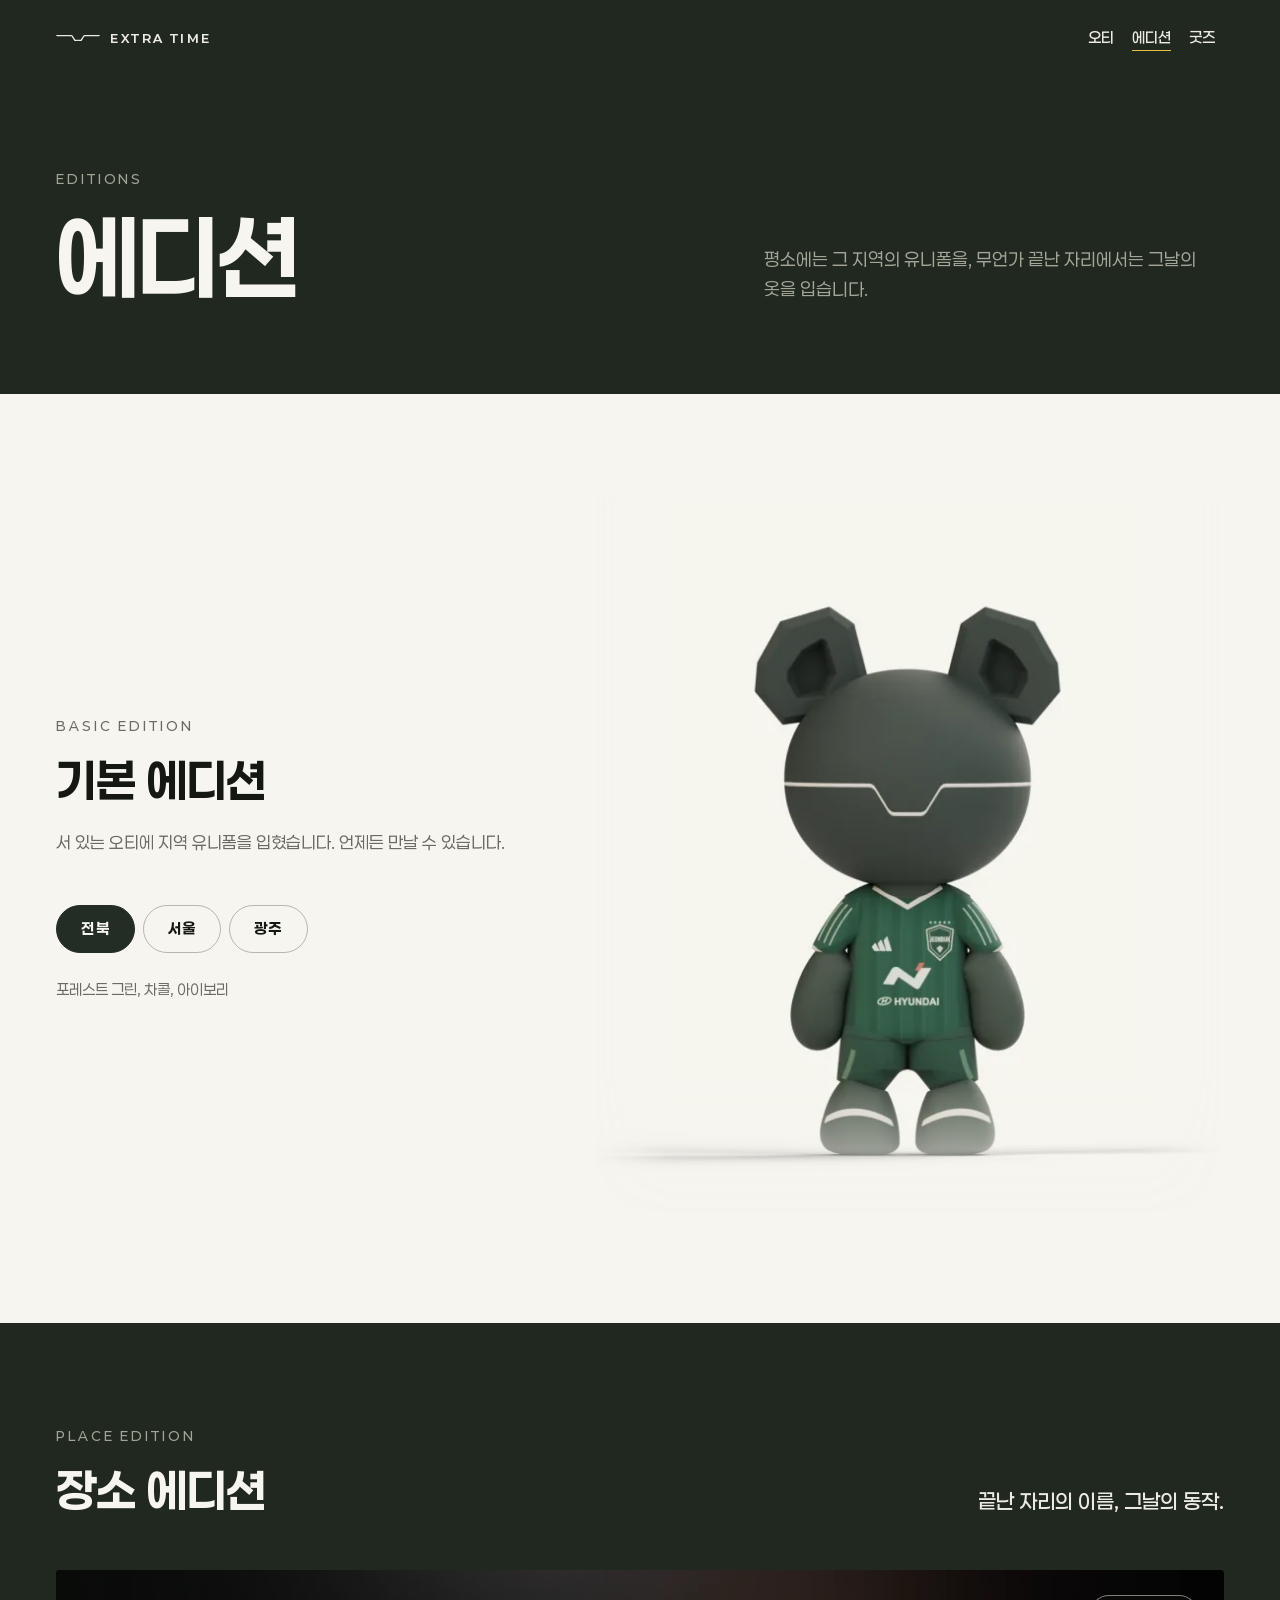
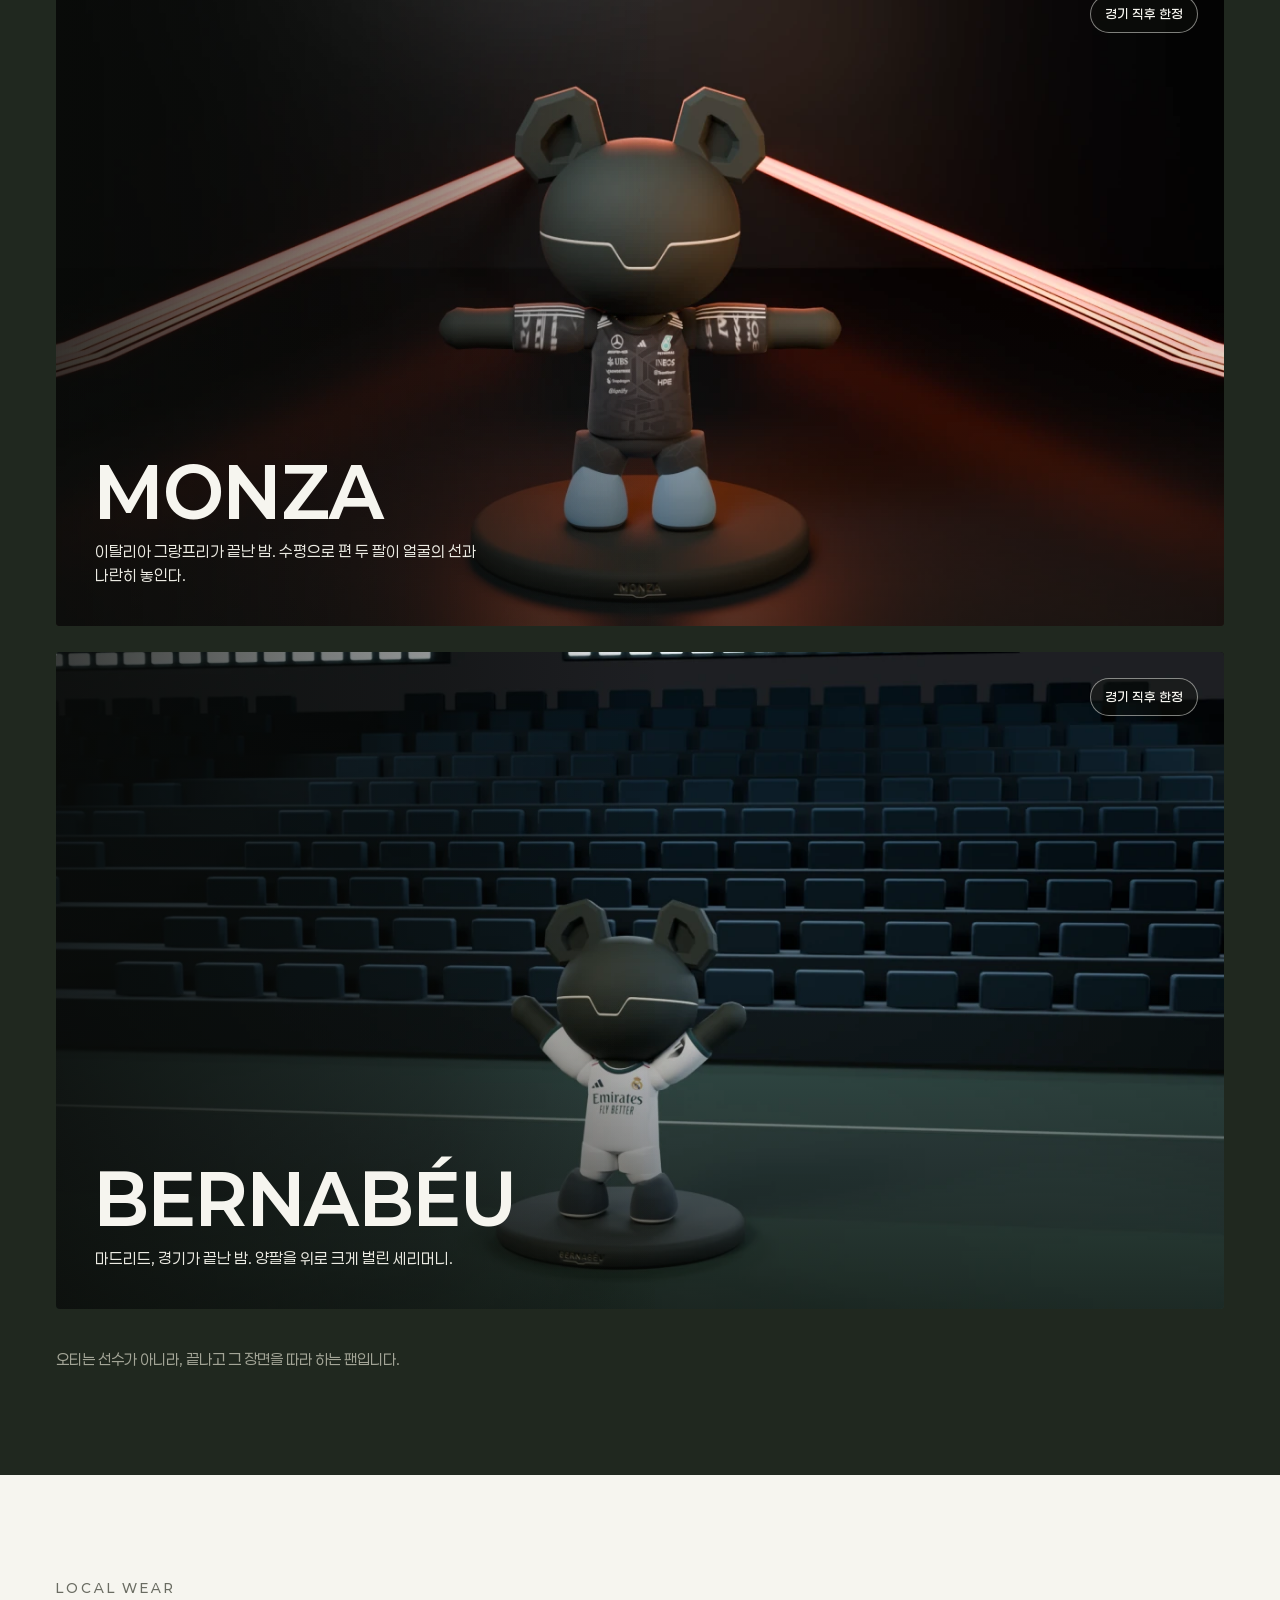
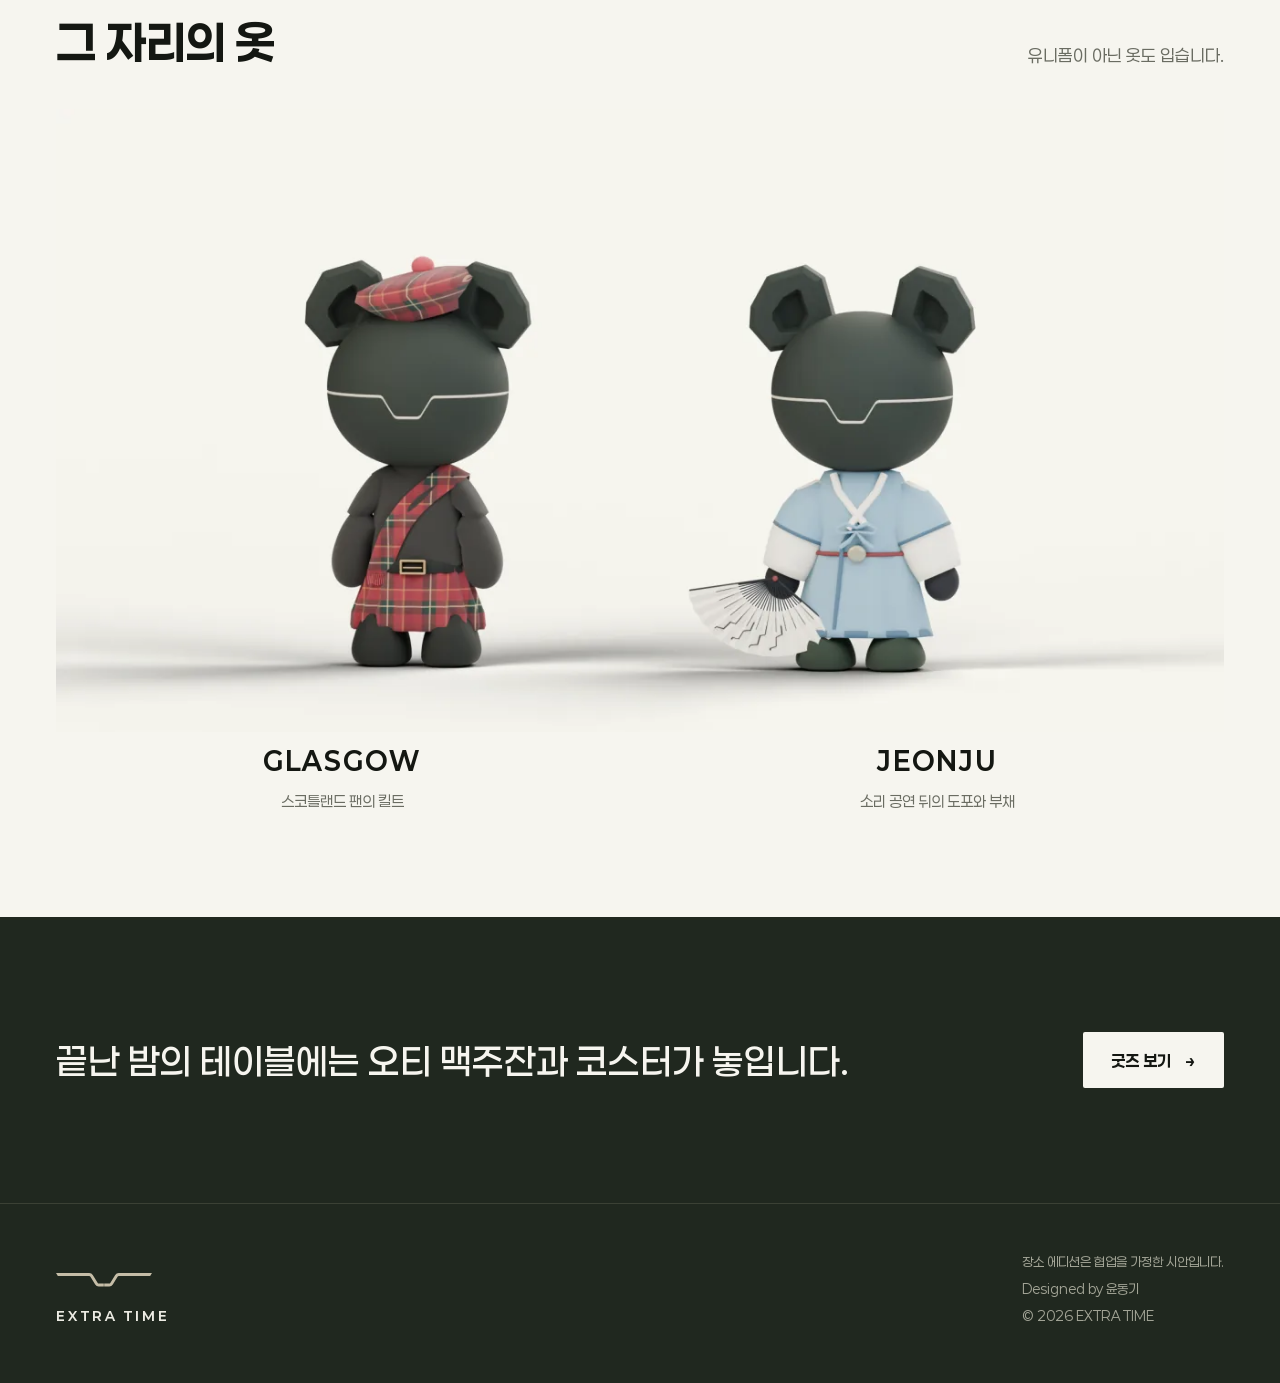
==== editions.html @ c25d4c4d "EXTRA TIME 정적 사이트 첫 배포 홈, 오티, 에디션, 굿즈 네 페이지.  Co-Authored-By: Claude Opus 5.5 <noreply@anthropic.com" ====
<!doctype html>
<html lang="ko">
<head>
<meta charset="utf-8">
<meta name="viewport" content="width=device-width, initial-scale=1, viewport-fit=cover">
<title>에디션 · EXTRA TIME</title>
<meta name="description" content="평소에는 그 지역의 유니폼을, 무언가 끝난 자리에서는 그날의 옷을 입는 오티의 에디션.">
<meta name="theme-color" content="#20281f">
<meta property="og:title" content="에디션 · EXTRA TIME">
<meta property="og:description" content="평소에는 그 지역의 유니폼을, 무언가 끝난 자리에서는 그날의 옷을 입는 오티의 에디션.">
<meta property="og:image" content="assets/img/pub_bar-1280.webp">
<link rel="icon" href="assets/svg/et_symbol_small.svg" type="image/svg+xml">
<link rel="preload" href="assets/fonts/paperlogy-700.woff2" as="font" type="font/woff2" crossorigin>
<link rel="stylesheet" href="css/style.css">
</head>
<body>
<a class="skip" href="#main">본문으로 건너뛰기</a>

<header class="bar">
  <div class="wrap bar__in">
    <a class="bar__mark" href="index.html" aria-label="EXTRA TIME 홈">
      <svg viewBox="0 0 326.12 46" aria-hidden="true"><path fill="currentColor" d="M0 0L113.01 0A14 14 0 0 1 124.96 6.7L141.69 34.09A4 4 0 0 0 145.11 36L162.46 36L162.46 46L145.11 46A14 14 0 0 1 133.16 39.3L116.43 11.91A4 4 0 0 0 113.01 10L6.12 10ZM163.66 36L181.01 36A4 4 0 0 0 184.43 34.09L201.16 6.7A14 14 0 0 1 213.11 0L326.12 0L320 10L213.11 10A4 4 0 0 0 209.69 11.91L192.96 39.3A14 14 0 0 1 181.01 46L163.66 46Z"/></svg>
      <span>EXTRA TIME</span>
    </a>
    <nav aria-label="페이지">
      <div class="bar__nav">
        <a href="ot.html">오티</a>
        <a href="editions.html" aria-current="page">에디션</a>
        <a href="goods.html">굿즈</a>
      </div>
    </nav>
  </div>
</header>

<main id="main">

  <section class="page-head sec--dark" aria-labelledby="ed-title">
    <div class="wrap page-head__in enter">
      <div>
        <p class="eyebrow">EDITIONS</p>
        <h1 id="ed-title" class="display">에디션</h1>
      </div>
      <p class="lead">평소에는 그 지역의 유니폼을, 무언가 끝난 자리에서는 그날의 옷을 입습니다.</p>
    </div>
  </section>

  <section class="sec sec--paper basic" aria-labelledby="base-title">
    <div class="wrap basic__in">
      <div class="basic__copy">
        <p class="eyebrow">BASIC EDITION</p>
        <h2 id="base-title" class="h2">기본 에디션</h2>
        <p class="body-muted">서 있는 오티에 지역 유니폼을 입혔습니다. 언제든 만날 수 있습니다.</p>
        <div class="tabs" role="tablist" aria-label="지역">
            <button class="chip" type="button" role="tab" id="tab-jeonbuk" aria-controls="region-panel" aria-selected="true" tabindex="0" data-img="jeonbuk_front" data-note="포레스트 그린, 차콜, 아이보리" data-alt="전북 유니폼을 입은 오티의 정면. 짙은 초록 상의와 반바지, 얼굴에는 V자 선 하나.">전북</button>
            <button class="chip" type="button" role="tab" id="tab-seoul" aria-controls="region-panel" aria-selected="false" tabindex="-1" data-img="seoul_front" data-note="차콜과 채도를 낮춘 붉은 줄무늬" data-alt="서울 유니폼을 입은 오티의 정면. 검붉은 세로 줄무늬 상의.">서울</button>
            <button class="chip" type="button" role="tab" id="tab-gwangju" aria-controls="region-panel" aria-selected="false" tabindex="-1" data-img="gwangju_front" data-note="따뜻한 아이보리와 붉은 포인트" data-alt="광주 유니폼을 입은 아이보리색 오티의 정면. 흰 상의에 붉은 글자와 줄.">광주</button>
        </div>
        <p class="basic__note" id="region-note">포레스트 그린, 차콜, 아이보리</p>
      </div>
      <figure class="basic__fig" role="tabpanel" id="region-panel" aria-labelledby="tab-jeonbuk">
        <img id="region-img" src="assets/img/jeonbuk_front-1072.webp"
             srcset="assets/img/jeonbuk_front-640.webp 640w, assets/img/jeonbuk_front-1072.webp 1072w"
             sizes="(min-width: 1200px) 640px, calc(100vw - 32px)" width="1072" height="1228" alt="전북 유니폼을 입은 오티의 정면. 짙은 초록 상의와 반바지, 얼굴에는 V자 선 하나.">
      </figure>
    </div>
  </section>

  <section class="sec sec--dark place" aria-labelledby="place-title">
    <div class="wrap">
      <div class="split">
        <div>
          <p class="eyebrow">PLACE EDITION</p>
          <h2 id="place-title" class="h2">장소 에디션</h2>
        </div>
        <p class="place__tag">끝난 자리의 이름, 그날의 동작.</p>
      </div>
      <div class="place__list">
        <article class="place-card" aria-labelledby="monza">
          <img src="assets/img/feature_monza-1280.webp" srcset="assets/img/feature_monza-800.webp 800w, assets/img/feature_monza-1280.webp 1280w, assets/img/feature_monza-1920.webp 1920w" sizes="(min-width: 1520px) 1392px, calc(100vw - 32px)" width="1920" height="1080" loading="lazy" decoding="async" alt="어두운 무대 위의 오티. 메르세데스 레이싱 셔츠를 입고 두 팔을 수평으로 펴서, 팔이 얼굴의 선과 나란히 놓인다.">
          <div class="place-card__shade" aria-hidden="true"></div>
          <p class="place-card__badge">경기 직후 한정</p>
          <div class="place-card__copy">
            <h3 id="monza" class="place-card__name">MONZA</h3>
            <p>이탈리아 그랑프리가 끝난 밤. 수평으로 편 두 팔이 얼굴의 선과 나란히 놓인다.</p>
          </div>
        </article>
        <article class="place-card" aria-labelledby="bernabeu">
          <img src="assets/img/feature_bernabeu-1280.webp" srcset="assets/img/feature_bernabeu-800.webp 800w, assets/img/feature_bernabeu-1280.webp 1280w, assets/img/feature_bernabeu-1920.webp 1920w" sizes="(min-width: 1520px) 1392px, calc(100vw - 32px)" width="1920" height="1080" loading="lazy" decoding="async" alt="불 꺼진 경기장 관중석 앞의 오티. 레알 마드리드 흰 유니폼을 입고 양팔을 위로 크게 벌리고 있다.">
          <div class="place-card__shade" aria-hidden="true"></div>
          <p class="place-card__badge">경기 직후 한정</p>
          <div class="place-card__copy">
            <h3 id="bernabeu" class="place-card__name">BERNABÉU</h3>
            <p>마드리드, 경기가 끝난 밤. 양팔을 위로 크게 벌린 세리머니.</p>
          </div>
        </article>
      </div>
      <p class="place__foot">오티는 선수가 아니라, 끝나고 그 장면을 따라 하는 팬입니다.</p>
    </div>
  </section>

  <section class="sec sec--paper wear" aria-labelledby="wear-title">
    <div class="wrap">
      <div class="split">
        <div>
          <p class="eyebrow">LOCAL WEAR</p>
          <h2 id="wear-title" class="h2">그 자리의 옷</h2>
        </div>
        <p class="body-muted">유니폼이 아닌 옷도 입습니다.</p>
      </div>
      <img class="wear__img" src="assets/img/traditional_lineup-1280.webp" srcset="assets/img/traditional_lineup-800.webp 800w, assets/img/traditional_lineup-1280.webp 1280w, assets/img/traditional_lineup-1920.webp 1920w" sizes="(min-width: 1520px) 1392px, calc(100vw - 32px)" width="1920" height="1024" loading="lazy" decoding="async" alt="나란히 선 두 오티. 왼쪽은 붉은 타탄 킬트와 베레모 차림, 오른쪽은 연한 하늘색 도포에 부채를 들었다.">
      <div class="wear__names">
        <p><b>GLASGOW</b><span>스코틀랜드 팬의 킬트</span></p>
        <p><b>JEONJU</b><span>소리 공연 뒤의 도포와 부채</span></p>
      </div>
    </div>
  </section>

  <section class="next sec--dark" aria-labelledby="ed-next">
    <div class="wrap next__in">
      <h2 id="ed-next" class="next__line">끝난 밤의 테이블에는 <span class="nobr">오티 맥주잔과</span> 코스터가 놓입니다.</h2>
      <a class="btn" href="goods.html">굿즈 보기<span class="arr" aria-hidden="true">→</span></a>
    </div>
  </section>

</main>

<footer class="foot">
  <div class="wrap foot__in">
    <div class="foot__brand">
      <svg viewBox="0 0 326.12 46" aria-hidden="true"><path fill="currentColor" d="M0 0L113.01 0A14 14 0 0 1 124.96 6.7L141.69 34.09A4 4 0 0 0 145.11 36L162.46 36L162.46 46L145.11 46A14 14 0 0 1 133.16 39.3L116.43 11.91A4 4 0 0 0 113.01 10L6.12 10ZM163.66 36L181.01 36A4 4 0 0 0 184.43 34.09L201.16 6.7A14 14 0 0 1 213.11 0L326.12 0L320 10L213.11 10A4 4 0 0 0 209.69 11.91L192.96 39.3A14 14 0 0 1 181.01 46L163.66 46Z"/></svg>
      <p>EXTRA TIME</p>
    </div>
    <div class="foot__meta">
      <p>장소 에디션은 협업을 가정한 시안입니다.</p>
      <p>Designed by 윤동기</p>
      <p>© 2026 EXTRA TIME</p>
    </div>
  </div>
</footer>
<script src="js/main.js" defer></script>
</body>
</html>
---- css/style.css ----
/* EXTRA TIME · 오티 — 네 페이지 정적 사이트(홈, 오티, 에디션, 굿즈)
   디자인 캔버스(EXTRA TIME 브랜드 사이트) 시안을 그대로 옮겼다.
   색은 V3.1 원본과 발표 자료(웹사이트_제작_프롬프트.md 5절)를 따른다. */

@font-face{font-family:"Paperlogy";src:url("../assets/fonts/paperlogy-400.woff2") format("woff2");font-weight:400;font-display:swap}
@font-face{font-family:"Paperlogy";src:url("../assets/fonts/paperlogy-500.woff2") format("woff2");font-weight:500;font-display:swap}
@font-face{font-family:"Paperlogy";src:url("../assets/fonts/paperlogy-700.woff2") format("woff2");font-weight:700;font-display:swap}

:root{
  --pub:#20281f;
  --pub-deep:#161c15;
  --paper:#f6f5ef;
  --ink:#141712;
  --charcoal:#232c25;
  --ivory:#c5bda7;
  --signal:#e5be46;
  --muted:#6a6c62;

  /* 어두운 바탕 위 글자: paper를 그대로 쓰면 눈이 부셔서 아주 조금 낮춘다 */
  --on-pub:#ecebe3;
  --on-pub-muted:#a3a597;

  --sans:"Paperlogy", "Apple SD Gothic Neo", "Pretendard", system-ui, sans-serif;
  --mono:"Nanum Gothic Coding", ui-monospace, "SFMono-Regular", monospace;

  --gutter:clamp(16px, 4.4vw, 64px);
  --ease-out:cubic-bezier(.16,1,.3,1);
}

*,*::before,*::after{box-sizing:border-box}
html{-webkit-text-size-adjust:100%;text-size-adjust:100%}
body{margin:0;background:var(--pub);color:var(--on-pub);font-family:var(--sans);font-weight:400;
  font-size:17px;line-height:1.7;word-break:keep-all;overflow-wrap:break-word;
  -webkit-font-smoothing:antialiased;-moz-osx-font-smoothing:grayscale;overflow-x:clip}
img,svg,canvas{display:block;max-width:100%}
img{height:auto}
figure,p,h1,h2,h3,ol,ul{margin:0}
ol,ul{padding:0;list-style:none}
a{color:inherit}
button{font:inherit;color:inherit}
.nobr{white-space:nowrap}

.wrap{width:100%;max-width:1520px;margin-inline:auto;
  padding-inline:max(var(--gutter), env(safe-area-inset-left)) max(var(--gutter), env(safe-area-inset-right))}

.skip{position:fixed;left:var(--gutter);top:12px;z-index:100;padding:10px 16px;border-radius:4px;
  background:var(--paper);color:var(--ink);font-weight:500;text-decoration:none;transform:translateY(-200%)}
.skip:focus-visible{transform:none}
:focus-visible{outline:2px solid var(--signal);outline-offset:4px;border-radius:2px}

/* ---------- 머리 막대 ---------- */
.bar{position:absolute;inset:0 0 auto;z-index:10;padding-top:env(safe-area-inset-top)}
.bar__in{min-height:76px;display:flex;flex-wrap:nowrap;align-items:center;justify-content:space-between;gap:12px}
.bar__mark{flex:none;display:flex;align-items:center;gap:10px;min-height:44px;text-decoration:none;color:var(--on-pub)}
.bar__mark svg{width:44px;height:auto}
.bar__mark span{font-size:12px;font-weight:700;letter-spacing:.2em;white-space:nowrap}
.bar__nav{flex:none;display:flex}
.bar__nav a{position:relative;display:inline-flex;align-items:center;min-height:44px;padding:0 9px;
  font-size:15px;font-weight:500;white-space:nowrap;text-decoration:none;color:var(--on-pub)}
.bar__nav a:hover{color:var(--paper)}
.bar__nav a::after{content:"";position:absolute;left:9px;right:9px;bottom:9px;height:1px;background:currentColor;
  transform:scaleX(0);transform-origin:left;transition:transform .35s var(--ease-out)}
.bar__nav a:hover::after,.bar__nav a[aria-current="page"]::after{transform:scaleX(1)}
.bar__nav a[aria-current="page"]::after{background:var(--signal)}

/* ---------- 공통 조각 ---------- */
.sec{padding-block:clamp(72px, 8vw, 128px)}
.sec--dark{background:var(--pub);color:var(--on-pub)}
.sec--deep{background:var(--pub-deep);color:var(--on-pub)}
.sec--paper{background:var(--paper);color:var(--ink)}

.eyebrow{margin-bottom:16px;font-size:13px;font-weight:500;letter-spacing:.22em;color:var(--on-pub-muted)}
.sec--paper .eyebrow{color:var(--muted)}

.display{font-size:clamp(56px, 7.4vw, 120px);font-weight:700;line-height:1;letter-spacing:-.03em;color:var(--paper)}
.h2{font-size:clamp(32px, 3.6vw, 52px);font-weight:700;line-height:1.2;letter-spacing:-.02em}
.sec--dark .h2,.sec--deep .h2{color:var(--paper)}
.lead{font-size:clamp(17px, 1.4vw, 21px);line-height:1.7;color:var(--on-pub-muted);text-wrap:pretty}
.body-muted{font-size:17px;line-height:1.75;color:var(--muted);text-wrap:pretty}
.sec--dark .body-muted,.sec--deep .body-muted{color:var(--on-pub-muted)}

/* 제목과 문장이 양 끝에 놓이는 머리 줄 */
.split{display:flex;flex-wrap:wrap;align-items:flex-end;justify-content:space-between;gap:16px 64px}

.btn{flex:none;display:inline-flex;align-items:center;justify-content:center;gap:14px;min-height:56px;padding:0 28px;
  border-radius:2px;background:var(--paper);color:var(--ink);font-size:16px;font-weight:700;text-decoration:none;
  transition:background-color .2s ease,color .2s ease,transform .12s ease}
.btn:hover{background:var(--signal);color:var(--ink)}
.btn:active{transform:translateY(1px)}
.btn .arr{display:inline-block;transition:transform .25s var(--ease-out)}
.btn:hover .arr{transform:translateX(4px)}

.photo{overflow:hidden;border-radius:4px;background:#171d16}
.photo img{width:100%;height:100%;object-fit:cover;transition:transform 1.2s var(--ease-out)}
.photo:hover img{transform:scale(1.02)}

.chip{min-height:44px;padding:0 18px;border-radius:999px;border:1px solid rgba(20,23,18,.28);background:transparent;
  font-size:14px;font-weight:700;letter-spacing:.06em;cursor:pointer;
  transition:background-color .2s ease,color .2s ease,border-color .2s ease}
.chip:hover{border-color:currentColor}

/* 페이지 끝, 다음 페이지로 넘기는 줄 */
.next{padding-block:clamp(72px, 9vw, 128px)}
.next__in{display:flex;flex-wrap:wrap;align-items:flex-end;justify-content:space-between;gap:32px 48px}
.next__line{flex:1 1 520px;font-size:clamp(26px, 2.8vw, 40px);font-weight:500;line-height:1.45;color:var(--paper);text-wrap:pretty}

/* 첫 화면 등장: 한 번만 */
.enter{animation:enter 1.1s var(--ease-out) .15s both}
.enter-2{animation:enter 1.1s var(--ease-out) .5s both}
@keyframes enter{from{opacity:0;transform:translateY(14px)}to{opacity:1;transform:none}}

/* 페이지 머리(에디션, 굿즈) */
.page-head{padding:168px 0 clamp(64px, 7vw, 104px)}
.page-head__in{display:flex;flex-wrap:wrap;align-items:flex-end;justify-content:space-between;gap:24px 64px}
.page-head .eyebrow{margin-bottom:20px}
.page-head .lead{flex:0 1 460px}

/* ---------- 홈 ---------- */
.hero{position:relative;isolation:isolate;overflow:hidden;width:100%;aspect-ratio:16 / 9;min-height:680px;max-height:1080px;
  display:flex;align-items:flex-end;background:var(--pub)}
.hero__photo{position:absolute;inset:0;width:100%;height:100%;object-fit:cover;object-position:46% 38%;z-index:-2}
.hero__shade{position:absolute;inset:0;z-index:-1;pointer-events:none;
  background:
    linear-gradient(180deg, rgba(20,24,19,.6) 0%, rgba(20,24,19,0) 16%),
    linear-gradient(180deg, rgba(32,40,31,0) 34%, rgba(32,40,31,.6) 60%, rgba(32,40,31,.94) 84%, var(--pub) 100%)}
.hero__in{display:flex;flex-direction:column;gap:clamp(20px, 2.6vw, 32px);
  padding-top:140px;padding-bottom:clamp(32px, 5vw, 64px)}
.hero__brand{position:relative;width:clamp(280px, 48vw, 720px)}
.hero__word{width:100%;height:auto;color:var(--paper);overflow:visible}
.hero__line{font-size:clamp(24px, 3vw, 44px);font-weight:700;line-height:1.3;letter-spacing:-.01em;color:var(--paper)}

/* 픽셀 오티: 시그니처 라인의 오른쪽 평평한 구간(로고 폭의 80.5%)에 걸터앉는다.
   캔버스 32×34칸. 크기는 정수 배율로 JS가 정한다. */
.ot{position:absolute;z-index:2;left:80.5%;bottom:100%;
  width:var(--ot-w, 192px);height:var(--ot-h, 204px);
  translate:-50% calc(var(--ot-h, 204px) * 2 / 34);
  padding:0;border:0;background:none;cursor:pointer;border-radius:8px;-webkit-tap-highlight-color:transparent;
  transition:filter .2s ease}
.ot canvas{width:100%;height:100%;image-rendering:pixelated;image-rendering:crisp-edges}
.ot:hover{filter:brightness(1.15)}

.log{display:flex;align-items:baseline;gap:10px;min-height:1.6em;
  font-family:var(--mono);font-size:clamp(13px, 1.05vw, 15px);line-height:1.6;overflow-wrap:anywhere}
.log__pr{flex:none;color:var(--signal);font-weight:700}
.log__text{color:var(--on-pub-muted);transition:color .3s ease}
.log.is-live .log__text{color:var(--on-pub)}
.log__cursor{flex:none;align-self:center;width:.55em;height:1.1em;background:var(--on-pub);animation:blink 1s steps(1) infinite}
@keyframes blink{50%{opacity:0}}

.table{padding:clamp(72px, 9vw, 140px) 0 clamp(80px, 10vw, 150px)}
.table__photo{aspect-ratio:2340 / 1316}
.table__photo img{object-position:50% 60%}
.table__foot{margin-top:clamp(40px, 5vw, 72px);display:flex;flex-wrap:wrap;align-items:flex-end;justify-content:space-between;gap:32px 48px}
.table__copy{flex:1 1 520px;max-width:820px}
.table__copy .eyebrow{margin-bottom:14px}
.table__line{font-size:clamp(24px, 2.6vw, 38px);font-weight:500;line-height:1.45;letter-spacing:-.01em;color:var(--paper);text-wrap:balance}

/* ---------- 오티 ---------- */
.ot-head{padding:140px 0 clamp(72px, 9vw, 128px)}
.ot-head__in{display:flex;flex-wrap:wrap;align-items:flex-end;gap:clamp(40px, 5vw, 80px)}
.ot-head__copy{flex:1 1 420px;min-width:0;padding-bottom:clamp(0px, 3vw, 48px)}
.ot-head__copy .eyebrow{margin-bottom:20px}
.ot-head__name{font-size:clamp(64px, 9vw, 148px);font-weight:700;line-height:1;letter-spacing:-.03em;color:var(--paper)}
.ot-head__name span{color:var(--ivory)}
.ot-head__en{margin-top:clamp(24px, 3vw, 40px);font-size:clamp(17px, 1.4vw, 21px);font-weight:500;letter-spacing:.04em}
.ot-head__ko{margin-top:8px;font-size:clamp(17px, 1.4vw, 21px);color:var(--on-pub-muted)}
.ot-head__photo{flex:1 1 400px;max-width:500px;aspect-ratio:1392 / 1740}

.turn__in{display:flex;flex-wrap:wrap;align-items:center;gap:clamp(40px, 5vw, 96px)}
.turn__viewer{flex:1 1 520px;min-width:0;display:flex;flex-direction:column;align-items:center;gap:20px}
.turn__stage{position:relative;width:100%;max-width:520px;aspect-ratio:1072 / 1228;cursor:grab;touch-action:pan-y;
  user-select:none;-webkit-user-select:none;border-radius:4px;
  /* 렌더의 바닥 그림자가 사진 가장자리에서 칼같이 끊기지 않게 양옆을 흐린다 */
  -webkit-mask-image:linear-gradient(90deg, transparent 0, #000 14%, #000 86%, transparent 100%);
  mask-image:linear-gradient(90deg, transparent 0, #000 14%, #000 86%, transparent 100%)}
.turn__stage.is-drag{cursor:grabbing}
.turn__stage img{position:absolute;inset:0;width:100%;height:100%;object-fit:contain;pointer-events:none;opacity:0}
.turn__stage img.is-on{opacity:1}
.turn__range{width:100%;max-width:420px;display:flex;align-items:center;gap:16px;font-size:13px;color:var(--muted)}
.turn__range label{flex:none;font-weight:500;letter-spacing:.12em}
.turn__range input{flex:1;min-width:0;height:44px;accent-color:var(--charcoal);cursor:pointer}
.turn__range output{flex:none;width:44px;text-align:right;font-variant-numeric:tabular-nums}
.turn__copy{flex:1 1 400px;min-width:0;max-width:560px}
.turn__hint{margin-top:16px;font-size:16px;color:var(--muted)}
.traits{margin-top:clamp(32px, 4vw, 48px);border-top:1px solid rgba(20,23,18,.14)}
.traits li{border-bottom:1px solid rgba(20,23,18,.14)}
.trait{width:100%;display:flex;gap:20px;align-items:baseline;padding:20px 0;min-height:44px;border:0;
  border-left:2px solid transparent;background:none;text-align:left;cursor:pointer;color:var(--ink);
  transition:border-color .2s ease,padding .25s var(--ease-out)}
.trait:hover{border-left-color:currentColor;padding-left:14px}
.trait[aria-pressed="true"]{border-left-color:var(--charcoal);padding-left:14px}
.trait__num{flex:none;width:28px;font-size:13px;font-weight:700;font-variant-numeric:tabular-nums;color:var(--muted)}
.trait[aria-pressed="true"] .trait__num{color:var(--charcoal)}
.trait__txt{display:flex;flex-direction:column;gap:4px}
.trait__title{font-size:clamp(18px, 1.5vw, 21px);font-weight:700;line-height:1.4}
.trait__body{font-size:16px;line-height:1.6;color:var(--muted)}

/* ---------- 에디션 ---------- */
.basic__in{display:flex;flex-wrap:wrap;align-items:center;gap:clamp(32px, 5vw, 96px)}
.basic__copy{flex:1 1 360px;min-width:0;max-width:520px}
.basic__copy .body-muted{margin-top:20px;line-height:1.7}
.tabs{margin-top:clamp(32px, 4vw, 48px);display:flex;flex-wrap:wrap;gap:8px}
.tabs .chip{min-height:48px;padding:0 24px;font-size:15px;letter-spacing:.08em;color:var(--ink)}
.tabs .chip[aria-selected="true"]{background:var(--charcoal);border-color:var(--charcoal);color:var(--paper)}
.basic__note{margin-top:24px;font-size:15px;color:var(--muted)}
.basic__fig{flex:1 1 520px;min-width:0;display:flex;justify-content:center}
.basic__fig img{width:100%;max-width:640px;aspect-ratio:1072 / 1228;object-fit:contain;
  /* 스튜디오 바탕이 paper와 미세하게 달라서 사진 경계가 보인다. 아래와 양옆을 흐린다 */
  -webkit-mask-image:linear-gradient(180deg, #000 80%, transparent 100%), linear-gradient(90deg, transparent 0, #000 12%, #000 88%, transparent 100%);
  -webkit-mask-composite:source-in;
  mask-image:linear-gradient(180deg, #000 80%, transparent 100%), linear-gradient(90deg, transparent 0, #000 12%, #000 88%, transparent 100%);
  mask-composite:intersect}

.place .split{margin-bottom:clamp(36px, 4vw, 56px)}
.place__tag{font-size:clamp(18px, 1.6vw, 24px);font-weight:500}
.place__list{display:flex;flex-direction:column;gap:clamp(16px, 2vw, 28px)}
.place-card{position:relative;isolation:isolate;overflow:hidden;border-radius:4px;aspect-ratio:16 / 9;min-height:420px;background:#111}
.place-card>img{position:absolute;inset:0;width:100%;height:100%;object-fit:cover;z-index:-2;transition:transform 1.2s var(--ease-out)}
.place-card:hover>img{transform:scale(1.02)}
.place-card__shade{position:absolute;inset:0;z-index:-1;
  background:linear-gradient(90deg, rgba(10,12,10,.8) 0%, rgba(10,12,10,.42) 32%, rgba(10,12,10,0) 52%),
             linear-gradient(180deg, rgba(10,12,10,0) 50%, rgba(10,12,10,.62) 100%)}
.place-card__badge{position:absolute;top:clamp(16px, 2vw, 28px);right:clamp(16px, 2vw, 28px);padding:7px 14px;
  border:1px solid rgba(246,245,239,.5);border-radius:999px;background:rgba(20,24,19,.35);
  font-size:13px;font-weight:500;letter-spacing:.06em;color:var(--paper)}
.place-card__copy{position:absolute;left:clamp(20px, 3vw, 48px);right:clamp(20px, 3vw, 48px);bottom:clamp(20px, 3vw, 44px);
}
.place-card__name{font-size:clamp(40px, 5.4vw, 88px);font-weight:700;line-height:1;letter-spacing:.02em;color:var(--paper);white-space:nowrap}
.place-card__copy p{max-width:max(36%, 300px);margin-top:12px;font-size:clamp(15px, 1.2vw, 18px);line-height:1.6;text-wrap:pretty}
.place__foot{margin-top:clamp(28px, 3vw, 40px);font-size:15px;color:var(--on-pub-muted)}

.wear__img{width:100%;margin-top:clamp(24px, 3vw, 40px);aspect-ratio:1920 / 1024;object-fit:cover}
.wear__names{display:grid;grid-template-columns:repeat(2, minmax(0, 1fr));gap:24px;margin-top:8px;text-align:center}
.wear__names b{display:block;font-size:clamp(20px, 2vw, 28px);font-weight:700;letter-spacing:.08em}
.wear__names span{display:block;margin-top:6px;font-size:15px;color:var(--muted)}

/* ---------- 굿즈 ---------- */
.set{padding:clamp(48px, 6vw, 96px) 0 1px}
/* 두 밝은 섹션 사이 소수점 경계에서 어두운 바탕이 1px 비치지 않게 겹친다 */
.set + .glass{margin-top:-1px}
.set img{width:100%;aspect-ratio:1920 / 1234;object-fit:cover;border-radius:4px}

.duo{display:flex;flex-wrap:wrap;align-items:center;gap:clamp(32px, 5vw, 96px)}
.duo__copy{flex:1 1 360px;min-width:0;max-width:520px}
.glass__photo{flex:1 1 520px;min-width:0;aspect-ratio:4 / 3;background:#d9d9d6}
.glass__title{font-size:clamp(30px, 3.2vw, 46px);font-weight:700;line-height:1.3;letter-spacing:-.02em;text-wrap:pretty}
.glass .body-muted{margin-top:24px}

.coaster .duo{gap:clamp(40px, 6vw, 112px)}
.coaster .body-muted{margin-top:20px}
.chips{margin-top:clamp(28px, 3vw, 40px);display:flex;flex-wrap:wrap;gap:8px}
.chips .chip{border-color:rgba(236,235,227,.32);color:var(--on-pub)}
.chips .chip[aria-pressed="true"]{background:var(--paper);border-color:var(--paper);color:var(--ink)}
.coaster__view{flex:1 1 420px;min-width:0;display:flex;flex-direction:column;align-items:center;gap:20px}
.flip{position:relative;width:min(100%, 460px);aspect-ratio:1 / 1;padding:0;border:0;border-radius:50%;background:none;cursor:pointer;perspective:1400px}
.flip__card{position:absolute;inset:0;display:block;transform-style:preserve-3d;transition:transform .7s cubic-bezier(.65,0,.35,1)}
.flip[aria-pressed="true"] .flip__card{transform:rotateY(180deg)}
.flip img{position:absolute;inset:0;width:100%;height:100%;border-radius:50%;
  backface-visibility:hidden;-webkit-backface-visibility:hidden;box-shadow:0 24px 60px rgba(0,0,0,.35)}
.flip .flip__back{transform:rotateY(180deg)}
.coaster__hint{font-size:14px;color:var(--on-pub-muted)}

.last .duo{gap:clamp(32px, 6vw, 112px)}
.last__photo{flex:1 1 420px;max-width:620px;min-width:0;aspect-ratio:1440 / 1680;background:#111}
.last__copy{flex:1 1 360px;min-width:0}
.last__title{font-size:clamp(56px, 8vw, 132px);font-weight:700;line-height:.95;letter-spacing:.01em;color:var(--paper)}
.last .lead{margin-top:clamp(24px, 3vw, 36px)}
.last .btn{margin-top:clamp(28px, 3vw, 40px)}

/* ---------- 푸터 ---------- */
.foot{border-top:1px solid rgba(197,189,167,.16);background:var(--pub)}
.foot__in{padding-top:48px;padding-bottom:max(56px, env(safe-area-inset-bottom));display:flex;flex-wrap:wrap;
  align-items:flex-end;justify-content:space-between;gap:28px 48px}
.foot__brand{display:flex;flex-direction:column;gap:18px}
.foot__brand svg{width:96px;height:auto;color:var(--ivory)}
.foot__brand p{font-size:13px;font-weight:700;letter-spacing:.24em}
.foot__meta{display:flex;flex-direction:column;gap:6px;font-size:13px;line-height:1.6;color:var(--on-pub-muted)}

/* ---------- 휴대폰 ---------- */
@media (max-width: 700px){
  /* 장소 에디션: 글이 피규어를 가리지 않게 사진 아래로 내린다 */
  .place-card{aspect-ratio:auto;min-height:0;background:transparent;overflow:visible}
  .place-card>img{position:relative;inset:auto;height:auto;aspect-ratio:4 / 3;border-radius:4px;z-index:0}
  .place-card:hover>img{transform:none}
  .place-card__shade{display:none}
  .place-card__copy{position:static;max-width:none;padding:20px 0 12px}
  .place-card__copy p{max-width:none}
}
@media (max-width: 560px){
  /* 코스터 버튼은 한 줄에 두고 옆으로 밀어서 본다 */
  .chips{flex-wrap:nowrap;overflow-x:auto;scrollbar-width:none;-webkit-overflow-scrolling:touch;
    margin-inline:calc(-1 * var(--gutter));padding-inline:var(--gutter);scroll-padding-inline:var(--gutter)}
  .chips::-webkit-scrollbar{display:none}
  .chips .chip{flex:none}
}

@media (prefers-reduced-motion: reduce){
  .enter,.enter-2,.log__cursor{animation:none}
  .photo img,.place-card>img,.btn,.btn .arr,.bar__nav a::after,.flip__card,.chip,.trait,.ot{transition:none}
  .photo:hover img,.place-card:hover>img{transform:none}
}

.sr-only{position:absolute;width:1px;height:1px;padding:0;margin:-1px;overflow:hidden;clip:rect(0 0 0 0);white-space:nowrap;border:0}
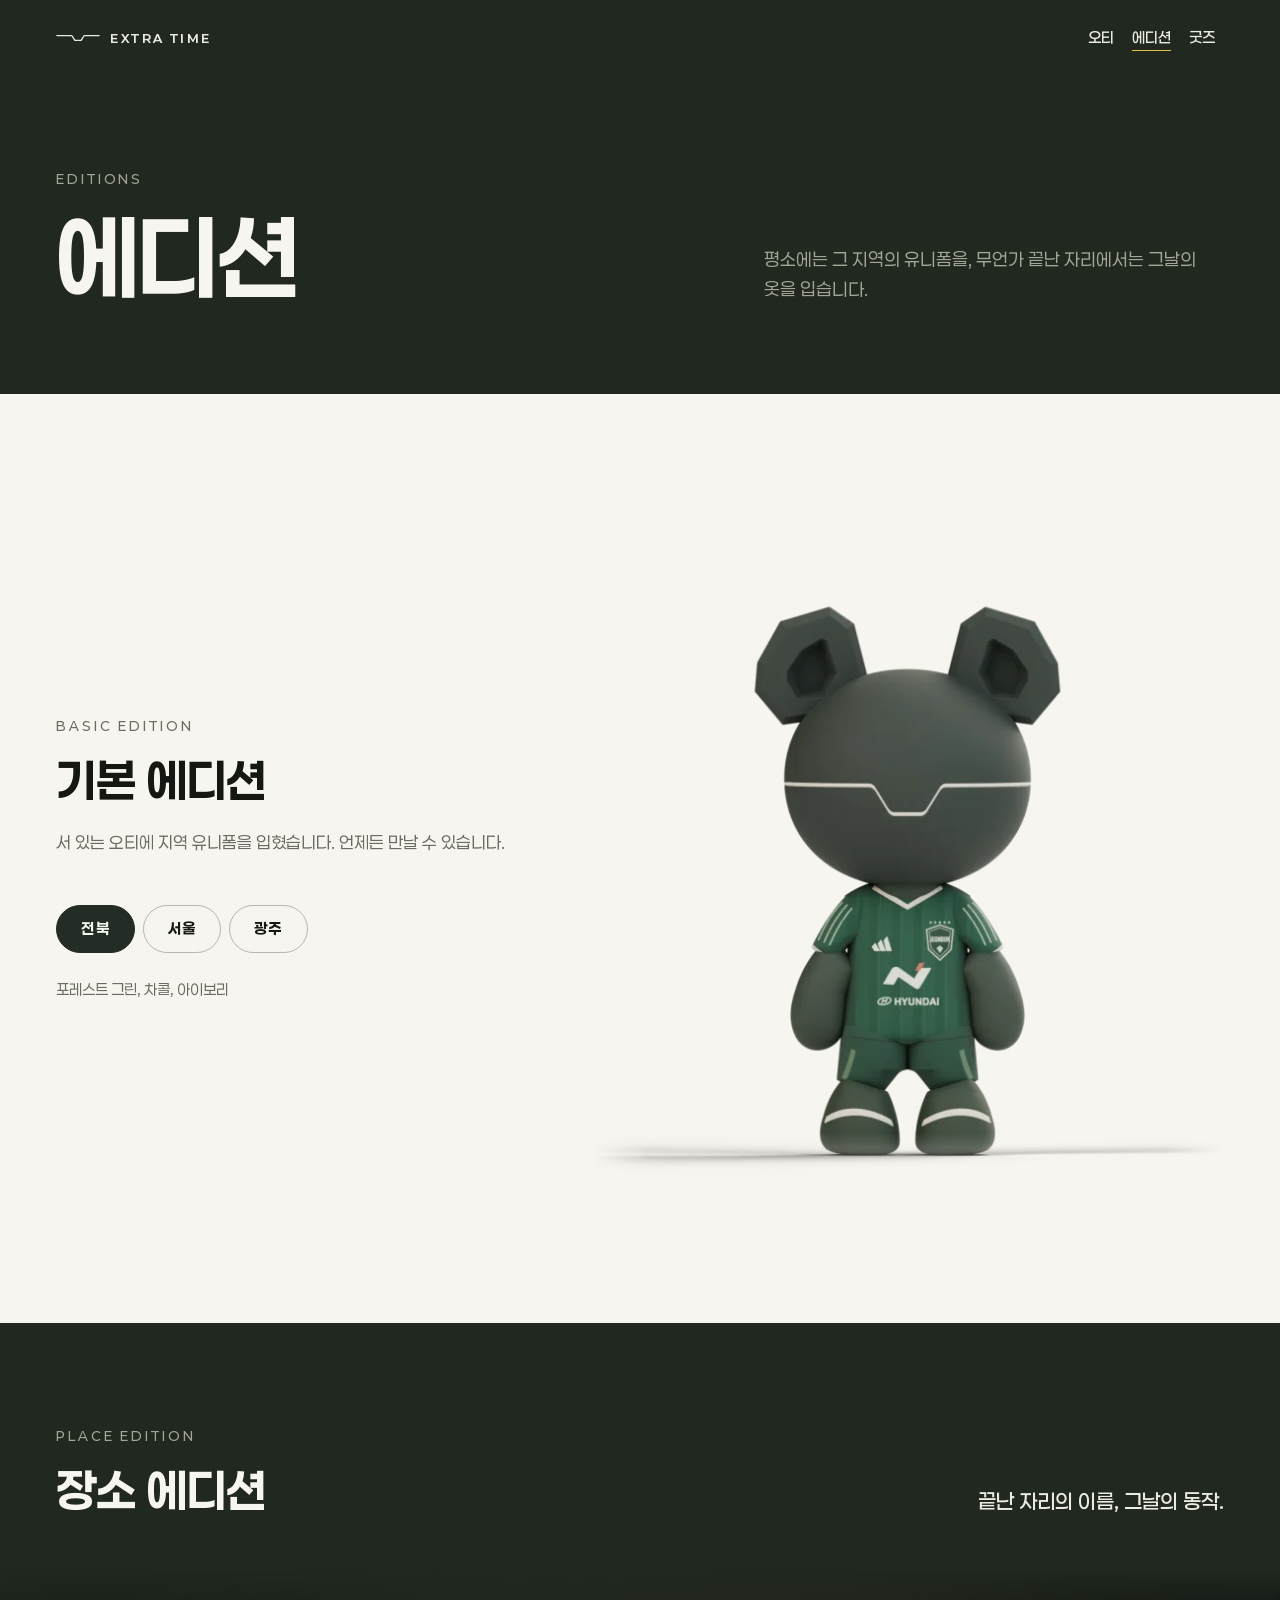
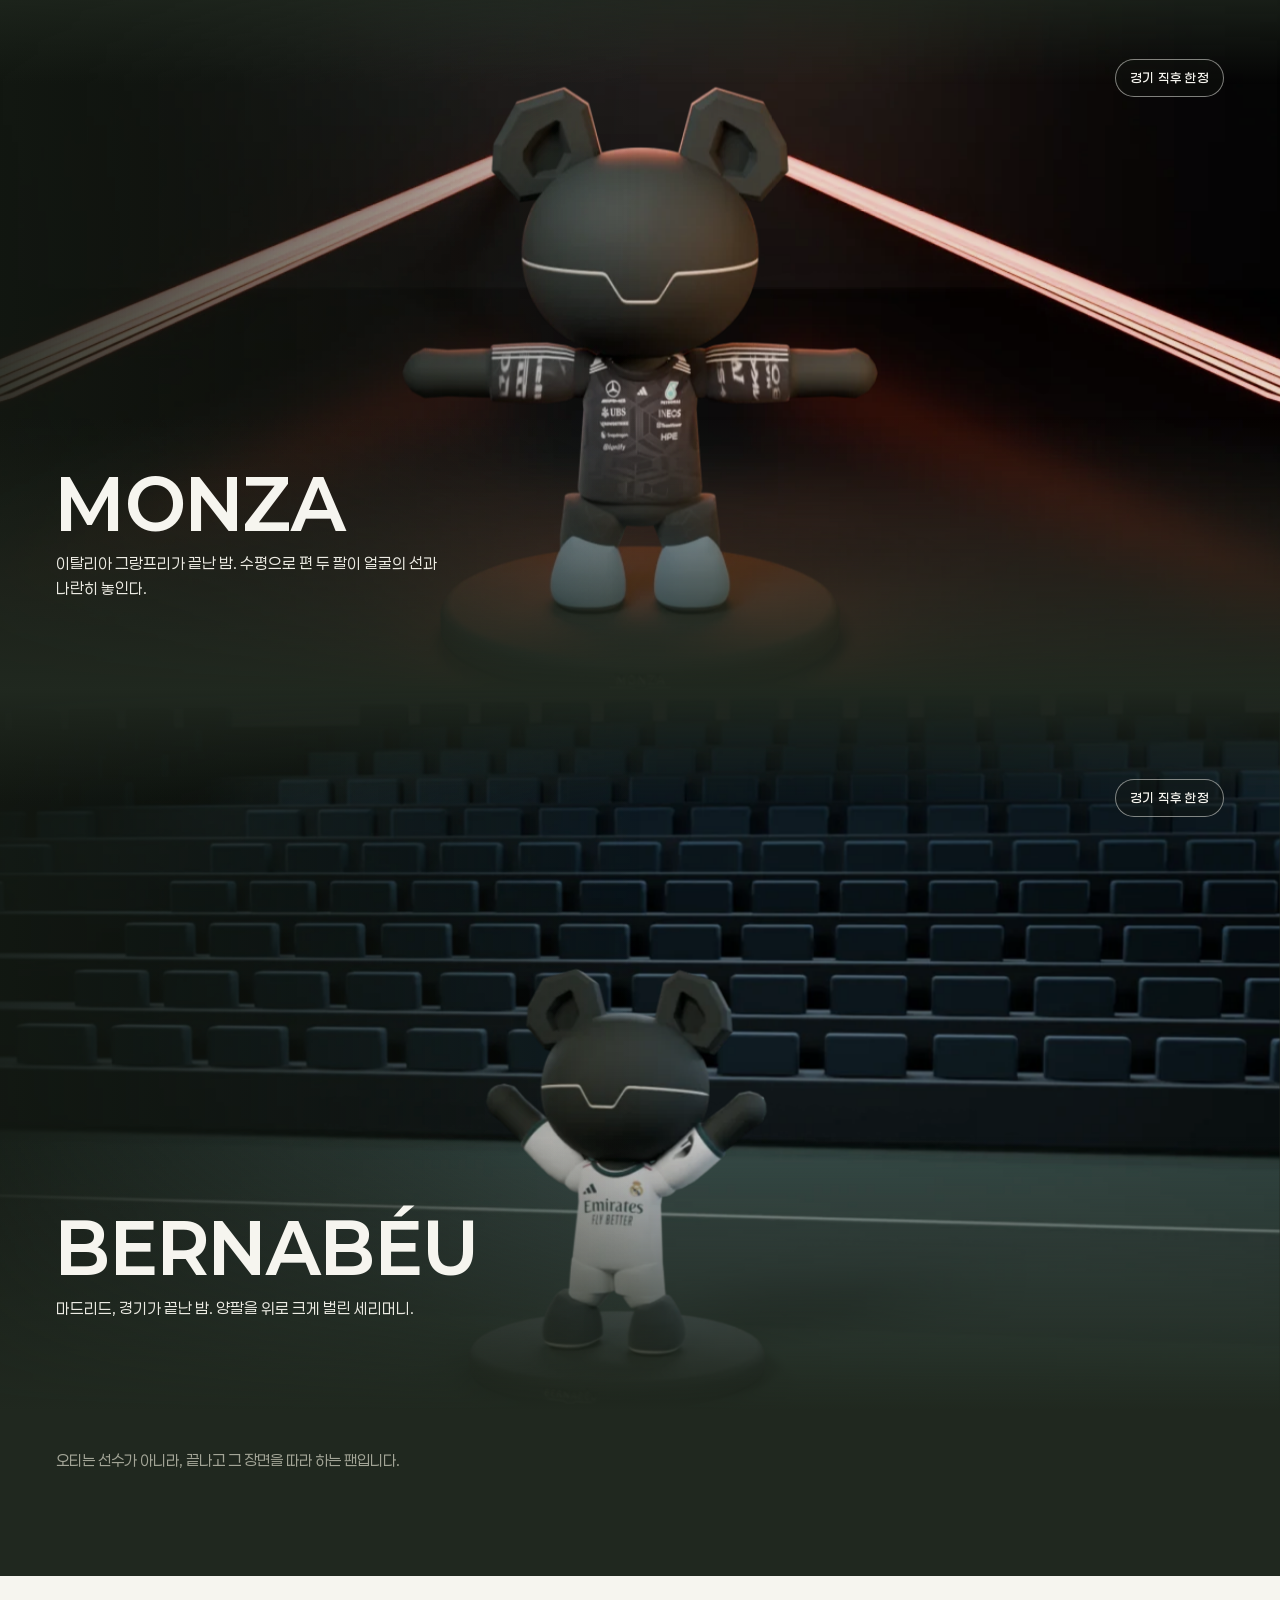
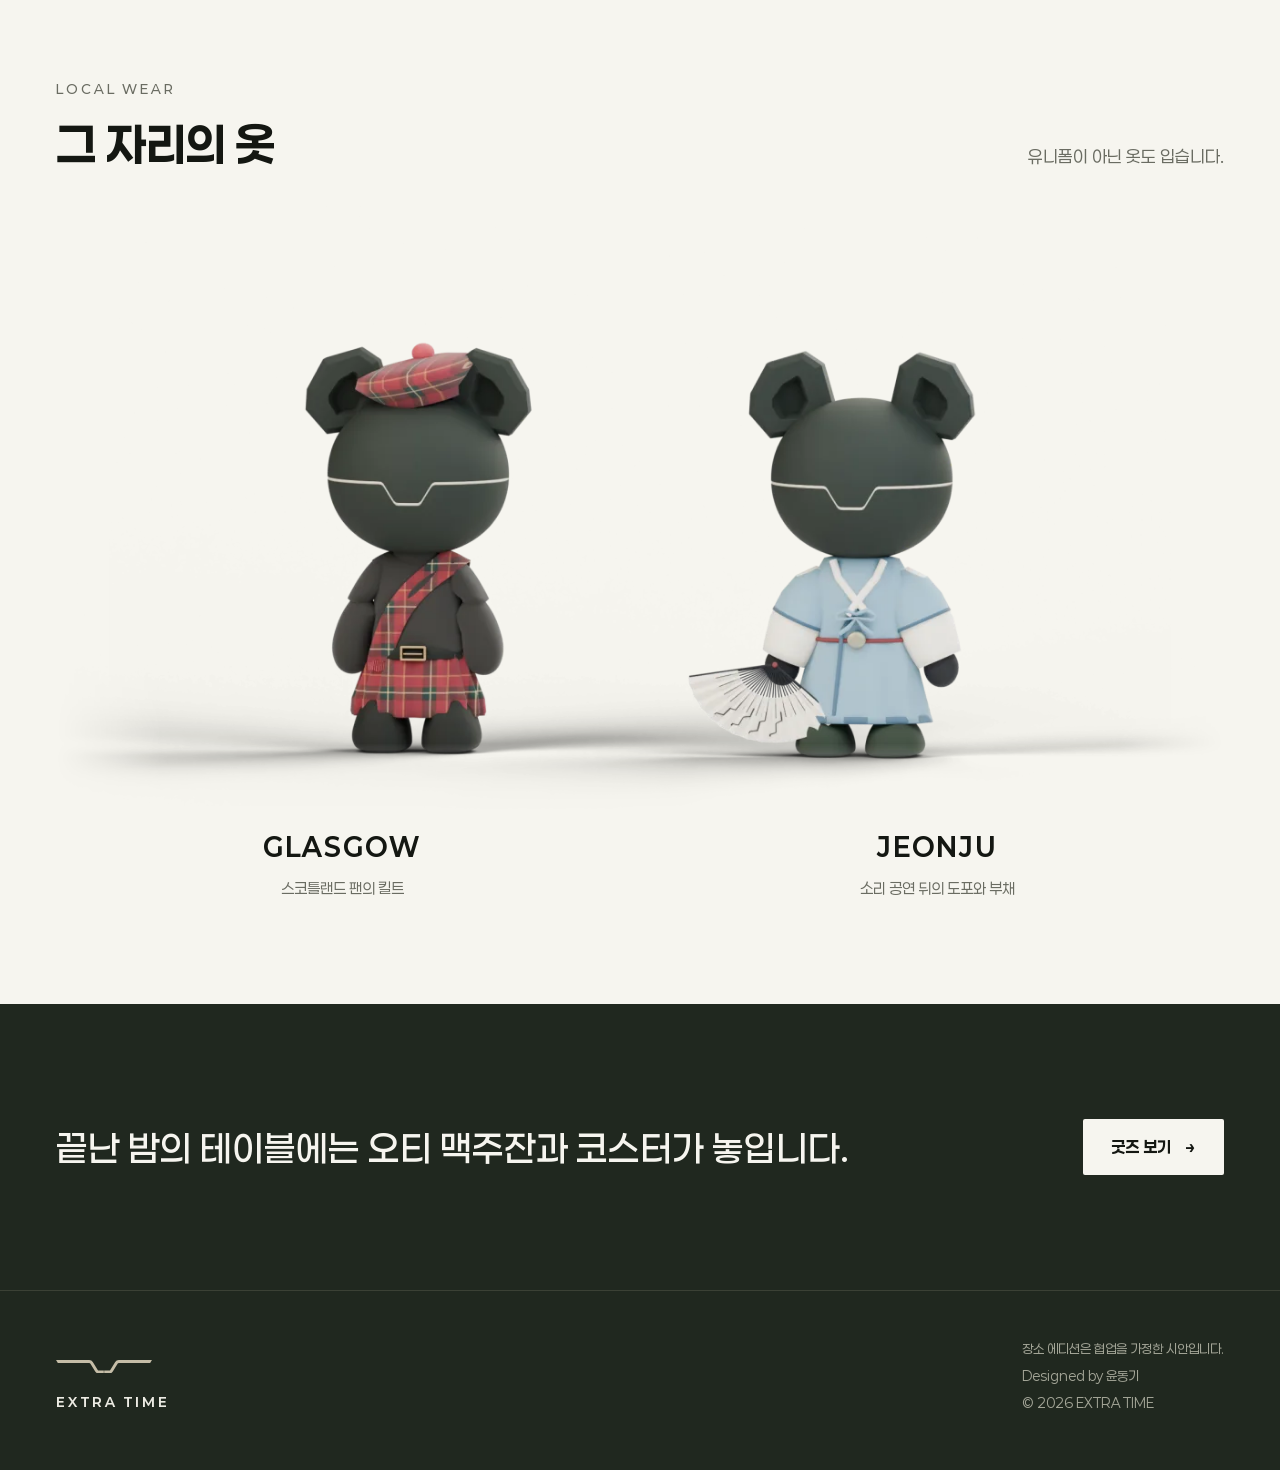
==== commit 73238f0a: "렌더를 사이트에 녹이고 스크롤 연출 추가 - 캐릭터·굿즈 컷을 투명 배경으로, 펍·장소 사진은 화면 끝까지 - 장소 에디션 깊이, 맥주잔 빛 지나가기, 굿즈 끝 불 끄기(LAST " ====
--- a/editions.html
+++ b/editions.html
@@ -51,15 +51,15 @@
         <h2 id="base-title" class="h2">기본 에디션</h2>
         <p class="body-muted">서 있는 오티에 지역 유니폼을 입혔습니다. 언제든 만날 수 있습니다.</p>
         <div class="tabs" role="tablist" aria-label="지역">
-            <button class="chip" type="button" role="tab" id="tab-jeonbuk" aria-controls="region-panel" aria-selected="true" tabindex="0" data-img="jeonbuk_front" data-note="포레스트 그린, 차콜, 아이보리" data-alt="전북 유니폼을 입은 오티의 정면. 짙은 초록 상의와 반바지, 얼굴에는 V자 선 하나.">전북</button>
-            <button class="chip" type="button" role="tab" id="tab-seoul" aria-controls="region-panel" aria-selected="false" tabindex="-1" data-img="seoul_front" data-note="차콜과 채도를 낮춘 붉은 줄무늬" data-alt="서울 유니폼을 입은 오티의 정면. 검붉은 세로 줄무늬 상의.">서울</button>
-            <button class="chip" type="button" role="tab" id="tab-gwangju" aria-controls="region-panel" aria-selected="false" tabindex="-1" data-img="gwangju_front" data-note="따뜻한 아이보리와 붉은 포인트" data-alt="광주 유니폼을 입은 아이보리색 오티의 정면. 흰 상의에 붉은 글자와 줄.">광주</button>
+            <button class="chip" type="button" role="tab" id="tab-jeonbuk" aria-controls="region-panel" aria-selected="true" tabindex="0" data-img="jeonbuk_front-cut" data-note="포레스트 그린, 차콜, 아이보리" data-alt="전북 유니폼을 입은 오티의 정면. 짙은 초록 상의와 반바지, 얼굴에는 V자 선 하나.">전북</button>
+            <button class="chip" type="button" role="tab" id="tab-seoul" aria-controls="region-panel" aria-selected="false" tabindex="-1" data-img="seoul_front-cut" data-note="차콜과 채도를 낮춘 붉은 줄무늬" data-alt="서울 유니폼을 입은 오티의 정면. 검붉은 세로 줄무늬 상의.">서울</button>
+            <button class="chip" type="button" role="tab" id="tab-gwangju" aria-controls="region-panel" aria-selected="false" tabindex="-1" data-img="gwangju_front-cut" data-note="따뜻한 아이보리와 붉은 포인트" data-alt="광주 유니폼을 입은 아이보리색 오티의 정면. 흰 상의에 붉은 글자와 줄.">광주</button>
         </div>
         <p class="basic__note" id="region-note">포레스트 그린, 차콜, 아이보리</p>
       </div>
       <figure class="basic__fig" role="tabpanel" id="region-panel" aria-labelledby="tab-jeonbuk">
-        <img id="region-img" src="assets/img/jeonbuk_front-1072.webp"
-             srcset="assets/img/jeonbuk_front-640.webp 640w, assets/img/jeonbuk_front-1072.webp 1072w"
+        <img id="region-img" src="assets/img/jeonbuk_front-cut-1072.webp"
+             srcset="assets/img/jeonbuk_front-cut-640.webp 640w, assets/img/jeonbuk_front-cut-1072.webp 1072w"
              sizes="(min-width: 1200px) 640px, calc(100vw - 32px)" width="1072" height="1228" alt="전북 유니폼을 입은 오티의 정면. 짙은 초록 상의와 반바지, 얼굴에는 V자 선 하나.">
       </figure>
     </div>
@@ -75,8 +75,9 @@
         <p class="place__tag">끝난 자리의 이름, 그날의 동작.</p>
       </div>
       <div class="place__list">
-        <article class="place-card" aria-labelledby="monza">
-          <img src="assets/img/feature_monza-1280.webp" srcset="assets/img/feature_monza-800.webp 800w, assets/img/feature_monza-1280.webp 1280w, assets/img/feature_monza-1920.webp 1920w" sizes="(min-width: 1520px) 1392px, calc(100vw - 32px)" width="1920" height="1080" loading="lazy" decoding="async" alt="어두운 무대 위의 오티. 메르세데스 레이싱 셔츠를 입고 두 팔을 수평으로 펴서, 팔이 얼굴의 선과 나란히 놓인다.">
+        <article class="place-card" aria-labelledby="monza" data-depth>
+          <img class="place-card__bg" src="assets/img/feature_monza-bg-1280.webp" srcset="assets/img/feature_monza-bg-800.webp 800w, assets/img/feature_monza-bg-1280.webp 1280w, assets/img/feature_monza-bg-1920.webp 1920w" sizes="100vw" width="2400" height="1350" loading="lazy" decoding="async" alt="">
+          <img class="place-card__fig" src="assets/img/feature_monza-fig-1280.webp" srcset="assets/img/feature_monza-fig-800.webp 800w, assets/img/feature_monza-fig-1280.webp 1280w, assets/img/feature_monza-fig-1920.webp 1920w" sizes="100vw" width="2400" height="1350" loading="lazy" decoding="async" alt="어두운 무대 위의 오티. 메르세데스 레이싱 셔츠를 입고 두 팔을 수평으로 펴서, 팔이 얼굴의 선과 나란히 놓인다.">
           <div class="place-card__shade" aria-hidden="true"></div>
           <p class="place-card__badge">경기 직후 한정</p>
           <div class="place-card__copy">
@@ -84,8 +85,9 @@
             <p>이탈리아 그랑프리가 끝난 밤. 수평으로 편 두 팔이 얼굴의 선과 나란히 놓인다.</p>
           </div>
         </article>
-        <article class="place-card" aria-labelledby="bernabeu">
-          <img src="assets/img/feature_bernabeu-1280.webp" srcset="assets/img/feature_bernabeu-800.webp 800w, assets/img/feature_bernabeu-1280.webp 1280w, assets/img/feature_bernabeu-1920.webp 1920w" sizes="(min-width: 1520px) 1392px, calc(100vw - 32px)" width="1920" height="1080" loading="lazy" decoding="async" alt="불 꺼진 경기장 관중석 앞의 오티. 레알 마드리드 흰 유니폼을 입고 양팔을 위로 크게 벌리고 있다.">
+        <article class="place-card" aria-labelledby="bernabeu" data-depth>
+          <img class="place-card__bg" src="assets/img/feature_bernabeu-bg-1280.webp" srcset="assets/img/feature_bernabeu-bg-800.webp 800w, assets/img/feature_bernabeu-bg-1280.webp 1280w, assets/img/feature_bernabeu-bg-1920.webp 1920w" sizes="100vw" width="2400" height="1350" loading="lazy" decoding="async" alt="">
+          <img class="place-card__fig" src="assets/img/feature_bernabeu-fig-1280.webp" srcset="assets/img/feature_bernabeu-fig-800.webp 800w, assets/img/feature_bernabeu-fig-1280.webp 1280w, assets/img/feature_bernabeu-fig-1920.webp 1920w" sizes="100vw" width="2400" height="1350" loading="lazy" decoding="async" alt="불 꺼진 경기장 관중석 앞의 오티. 레알 마드리드 흰 유니폼을 입고 양팔을 위로 크게 벌리고 있다.">
           <div class="place-card__shade" aria-hidden="true"></div>
           <p class="place-card__badge">경기 직후 한정</p>
           <div class="place-card__copy">
@@ -107,7 +109,7 @@
         </div>
         <p class="body-muted">유니폼이 아닌 옷도 입습니다.</p>
       </div>
-      <img class="wear__img" src="assets/img/traditional_lineup-1280.webp" srcset="assets/img/traditional_lineup-800.webp 800w, assets/img/traditional_lineup-1280.webp 1280w, assets/img/traditional_lineup-1920.webp 1920w" sizes="(min-width: 1520px) 1392px, calc(100vw - 32px)" width="1920" height="1024" loading="lazy" decoding="async" alt="나란히 선 두 오티. 왼쪽은 붉은 타탄 킬트와 베레모 차림, 오른쪽은 연한 하늘색 도포에 부채를 들었다.">
+      <img class="wear__img" src="assets/img/traditional_lineup-cut-1280.webp" srcset="assets/img/traditional_lineup-cut-800.webp 800w, assets/img/traditional_lineup-cut-1280.webp 1280w, assets/img/traditional_lineup-cut-1920.webp 1920w" sizes="(min-width: 1520px) 1392px, calc(100vw - 32px)" width="2250" height="1200" loading="lazy" decoding="async" alt="나란히 선 두 오티. 왼쪽은 붉은 타탄 킬트와 베레모 차림, 오른쪽은 연한 하늘색 도포에 부채를 들었다.">
       <div class="wear__names">
         <p><b>GLASGOW</b><span>스코틀랜드 팬의 킬트</span></p>
         <p><b>JEONJU</b><span>소리 공연 뒤의 도포와 부채</span></p>
--- a/css/style.css
+++ b/css/style.css
@@ -99,6 +99,15 @@
   transition:background-color .2s ease,color .2s ease,border-color .2s ease}
 .chip:hover{border-color:currentColor}
 
+/* 화면 끝까지 까는 렌더. 상자 대신 가장자리를 바탕색으로 녹여서 사진이 페이지에 얹히지 않고 놓이게 한다.
+   색은 채도를 조금 낮춰 짙은 초록·아이보리 두 색 세계에 맞춘다. */
+.bleed{position:relative;width:100vw;margin-inline:calc(50% - 50vw);overflow:hidden;background:var(--pub)}
+.bleed img{width:100%;height:100%;object-fit:cover;filter:saturate(.84) brightness(.95)}
+.bleed::after{content:"";position:absolute;inset:0;pointer-events:none;
+  background:
+    linear-gradient(180deg, var(--pub) 0%, rgba(32,40,31,0) 20%, rgba(32,40,31,0) 70%, var(--pub) 100%),
+    linear-gradient(90deg, rgba(32,40,31,.9) 0%, rgba(32,40,31,0) 16%, rgba(32,40,31,0) 84%, rgba(32,40,31,.9) 100%)}
+
 /* 페이지 끝, 다음 페이지로 넘기는 줄 */
 .next{padding-block:clamp(72px, 9vw, 128px)}
 .next__in{display:flex;flex-wrap:wrap;align-items:flex-end;justify-content:space-between;gap:32px 48px}
@@ -148,9 +157,9 @@
 @keyframes blink{50%{opacity:0}}
 
 .table{padding:clamp(72px, 9vw, 140px) 0 clamp(80px, 10vw, 150px)}
-.table__photo{aspect-ratio:2340 / 1316}
+.table__photo{aspect-ratio:2340 / 1316;max-height:92vh}
 .table__photo img{object-position:50% 60%}
-.table__foot{margin-top:clamp(40px, 5vw, 72px);display:flex;flex-wrap:wrap;align-items:flex-end;justify-content:space-between;gap:32px 48px}
+.table__foot{position:relative;margin-top:clamp(-96px, -5vw, -24px);display:flex;flex-wrap:wrap;align-items:flex-end;justify-content:space-between;gap:32px 48px}
 .table__copy{flex:1 1 520px;max-width:820px}
 .table__copy .eyebrow{margin-bottom:14px}
 .table__line{font-size:clamp(24px, 2.6vw, 38px);font-weight:500;line-height:1.45;letter-spacing:-.01em;color:var(--paper);text-wrap:balance}
@@ -164,7 +173,12 @@
 .ot-head__name span{color:var(--ivory)}
 .ot-head__en{margin-top:clamp(24px, 3vw, 40px);font-size:clamp(17px, 1.4vw, 21px);font-weight:500;letter-spacing:.04em}
 .ot-head__ko{margin-top:8px;font-size:clamp(17px, 1.4vw, 21px);color:var(--on-pub-muted)}
-.ot-head__photo{flex:1 1 400px;max-width:500px;aspect-ratio:1392 / 1740}
+.ot-head__photo{position:relative;flex:1 1 400px;max-width:540px;aspect-ratio:1440 / 1800}
+.ot-head__photo img{width:100%;height:100%;object-fit:cover;filter:saturate(.84) brightness(.96)}
+.ot-head__photo::after{content:"";position:absolute;inset:0;pointer-events:none;
+  background:
+    linear-gradient(90deg, var(--pub) 0%, rgba(32,40,31,0) 26%, rgba(32,40,31,0) 80%, var(--pub) 100%),
+    linear-gradient(0deg, var(--pub) 0%, rgba(32,40,31,0) 24%, rgba(32,40,31,0) 80%, var(--pub) 100%)}
 
 .turn__in{display:flex;flex-wrap:wrap;align-items:center;gap:clamp(40px, 5vw, 96px)}
 .turn__viewer{flex:1 1 520px;min-width:0;display:flex;flex-direction:column;align-items:center;gap:20px}
@@ -205,67 +219,112 @@
 .basic__note{margin-top:24px;font-size:15px;color:var(--muted)}
 .basic__fig{flex:1 1 520px;min-width:0;display:flex;justify-content:center}
 .basic__fig img{width:100%;max-width:640px;aspect-ratio:1072 / 1228;object-fit:contain;
-  /* 스튜디오 바탕이 paper와 미세하게 달라서 사진 경계가 보인다. 아래와 양옆을 흐린다 */
-  -webkit-mask-image:linear-gradient(180deg, #000 80%, transparent 100%), linear-gradient(90deg, transparent 0, #000 12%, #000 88%, transparent 100%);
-  -webkit-mask-composite:source-in;
-  mask-image:linear-gradient(180deg, #000 80%, transparent 100%), linear-gradient(90deg, transparent 0, #000 12%, #000 88%, transparent 100%);
-  mask-composite:intersect}
+}
 
 .place .split{margin-bottom:clamp(36px, 4vw, 56px)}
 .place__tag{font-size:clamp(18px, 1.6vw, 24px);font-weight:500}
-.place__list{display:flex;flex-direction:column;gap:clamp(16px, 2vw, 28px)}
-.place-card{position:relative;isolation:isolate;overflow:hidden;border-radius:4px;aspect-ratio:16 / 9;min-height:420px;background:#111}
-.place-card>img{position:absolute;inset:0;width:100%;height:100%;object-fit:cover;z-index:-2;transition:transform 1.2s var(--ease-out)}
-.place-card:hover>img{transform:scale(1.02)}
-.place-card__shade{position:absolute;inset:0;z-index:-1;
-  background:linear-gradient(90deg, rgba(10,12,10,.8) 0%, rgba(10,12,10,.42) 32%, rgba(10,12,10,0) 52%),
-             linear-gradient(180deg, rgba(10,12,10,0) 50%, rgba(10,12,10,.62) 100%)}
-.place-card__badge{position:absolute;top:clamp(16px, 2vw, 28px);right:clamp(16px, 2vw, 28px);padding:7px 14px;
+.place__list{display:flex;flex-direction:column}
+.place-card{--edge:max(var(--gutter), calc((100vw - 1520px) / 2 + var(--gutter)));
+  position:relative;isolation:isolate;overflow:hidden;width:100vw;margin-inline:calc(50% - 50vw);
+  aspect-ratio:16 / 9;min-height:420px;max-height:94vh;background:var(--pub)}
+.place-card>img{position:absolute;inset:0;width:100%;height:100%;object-fit:cover;z-index:-3;
+  filter:saturate(.82) brightness(.94);transform-origin:50% 75%;
+  transform:translate3d(0, var(--ty, 0px), 0) scale(var(--sc, 1.06))}
+/* 스크롤하면 배경과 오티가 서로 다른 속도로 움직여 깊이가 생긴다(main.js). 오티 판은 바닥 그림자 가장자리를 흐린다 */
+.place-card__bg{--ty:var(--bg-y, 0px)}
+.place-card__fig{--ty:var(--fig-y, 0px);z-index:-2 !important;
+  -webkit-mask-image:radial-gradient(ellipse 30% 62% at 50% 58%, #000 62%, transparent 100%);
+  mask-image:radial-gradient(ellipse 30% 62% at 50% 58%, #000 62%, transparent 100%)}
+.place-card__shade{position:absolute;inset:-2px 0;z-index:-1;
+  background:
+    linear-gradient(180deg, var(--pub) 0%, rgba(32,40,31,0) 16%, rgba(32,40,31,0) 62%, var(--pub) 100%),
+    linear-gradient(90deg, rgba(20,26,19,.86) 0%, rgba(20,26,19,.4) 30%, rgba(20,26,19,0) 50%)}
+.place-card__badge{position:absolute;top:clamp(56px, 7vw, 104px);right:var(--edge);padding:7px 14px;
   border:1px solid rgba(246,245,239,.5);border-radius:999px;background:rgba(20,24,19,.35);
   font-size:13px;font-weight:500;letter-spacing:.06em;color:var(--paper)}
-.place-card__copy{position:absolute;left:clamp(20px, 3vw, 48px);right:clamp(20px, 3vw, 48px);bottom:clamp(20px, 3vw, 44px);
+.place-card__copy{position:absolute;left:var(--edge);right:var(--edge);bottom:clamp(48px, 7vw, 112px);
 }
 .place-card__name{font-size:clamp(40px, 5.4vw, 88px);font-weight:700;line-height:1;letter-spacing:.02em;color:var(--paper);white-space:nowrap}
 .place-card__copy p{max-width:max(36%, 300px);margin-top:12px;font-size:clamp(15px, 1.2vw, 18px);line-height:1.6;text-wrap:pretty}
 .place__foot{margin-top:clamp(28px, 3vw, 40px);font-size:15px;color:var(--on-pub-muted)}
 
-.wear__img{width:100%;margin-top:clamp(24px, 3vw, 40px);aspect-ratio:1920 / 1024;object-fit:cover}
+.wear__img{width:100%;margin-top:clamp(8px, 2vw, 24px);aspect-ratio:2250 / 1200;object-fit:contain}
 .wear__names{display:grid;grid-template-columns:repeat(2, minmax(0, 1fr));gap:24px;margin-top:8px;text-align:center}
 .wear__names b{display:block;font-size:clamp(20px, 2vw, 28px);font-weight:700;letter-spacing:.08em}
 .wear__names span{display:block;margin-top:6px;font-size:15px;color:var(--muted)}
 
 /* ---------- 굿즈 ---------- */
-.set{padding:clamp(48px, 6vw, 96px) 0 1px}
-/* 두 밝은 섹션 사이 소수점 경계에서 어두운 바탕이 1px 비치지 않게 겹친다 */
-.set + .glass{margin-top:-1px}
-.set img{width:100%;aspect-ratio:1920 / 1234;object-fit:cover;border-radius:4px}
+.set{padding:clamp(24px, 3vw, 48px) 0 clamp(48px, 6vw, 96px)}
+.set img{width:100%;aspect-ratio:2304 / 1480;object-fit:contain}
+/* 투명 컷이라도 바닥 그림자가 렌더 가장자리에서 끊긴다. 가장자리만 흐린다 */
+.set img,.basic__fig img,.wear__img{
+  -webkit-mask-image:linear-gradient(90deg, transparent 0, #000 9%, #000 91%, transparent 100%), linear-gradient(0deg, transparent 0, #000 12%, #000 100%);
+  -webkit-mask-composite:source-in;
+  mask-image:linear-gradient(90deg, transparent 0, #000 9%, #000 91%, transparent 100%), linear-gradient(0deg, transparent 0, #000 12%, #000 100%);
+  mask-composite:intersect}
 
 .duo{display:flex;flex-wrap:wrap;align-items:center;gap:clamp(32px, 5vw, 96px)}
 .duo__copy{flex:1 1 360px;min-width:0;max-width:520px}
-.glass__photo{flex:1 1 520px;min-width:0;aspect-ratio:4 / 3;background:#d9d9d6}
+.glass__photo{position:relative;flex:1 1 520px;min-width:0;aspect-ratio:2048 / 1536;
+  -webkit-mask-image:linear-gradient(90deg, transparent 0, #000 9%, #000 91%, transparent 100%), linear-gradient(0deg, transparent 0, #000 12%, #000 100%);
+  -webkit-mask-composite:source-in;
+  mask-image:linear-gradient(90deg, transparent 0, #000 9%, #000 91%, transparent 100%), linear-gradient(0deg, transparent 0, #000 12%, #000 100%);
+  mask-composite:intersect}
+.glass__photo img{position:absolute;inset:0;width:100%;height:100%;object-fit:contain}
+.glass__lit{--edge:calc(var(--sweep, 1) * 140% - 30%);
+  -webkit-mask-image:linear-gradient(100deg, #000 calc(var(--edge) - 12%), transparent calc(var(--edge) + 12%));
+  mask-image:linear-gradient(100deg, #000 calc(var(--edge) - 12%), transparent calc(var(--edge) + 12%))}
+
+.sec--dark .glass__title{color:var(--paper)}
 .glass__title{font-size:clamp(30px, 3.2vw, 46px);font-weight:700;line-height:1.3;letter-spacing:-.02em;text-wrap:pretty}
 .glass .body-muted{margin-top:24px}
 
 .coaster .duo{gap:clamp(40px, 6vw, 112px)}
 .coaster .body-muted{margin-top:20px}
 .chips{margin-top:clamp(28px, 3vw, 40px);display:flex;flex-wrap:wrap;gap:8px}
-.chips .chip{border-color:rgba(236,235,227,.32);color:var(--on-pub)}
-.chips .chip[aria-pressed="true"]{background:var(--paper);border-color:var(--paper);color:var(--ink)}
+.chips .chip{color:var(--ink)}
+.chips .chip[aria-pressed="true"]{background:var(--charcoal);border-color:var(--charcoal);color:var(--paper)}
 .coaster__view{flex:1 1 420px;min-width:0;display:flex;flex-direction:column;align-items:center;gap:20px}
 .flip{position:relative;width:min(100%, 460px);aspect-ratio:1 / 1;padding:0;border:0;border-radius:50%;background:none;cursor:pointer;perspective:1400px}
 .flip__card{position:absolute;inset:0;display:block;transform-style:preserve-3d;transition:transform .7s cubic-bezier(.65,0,.35,1)}
 .flip[aria-pressed="true"] .flip__card{transform:rotateY(180deg)}
 .flip img{position:absolute;inset:0;width:100%;height:100%;border-radius:50%;
-  backface-visibility:hidden;-webkit-backface-visibility:hidden;box-shadow:0 24px 60px rgba(0,0,0,.35)}
+  backface-visibility:hidden;-webkit-backface-visibility:hidden;box-shadow:0 22px 48px rgba(20,23,18,.22), 0 4px 10px rgba(20,23,18,.12)}
 .flip .flip__back{transform:rotateY(180deg)}
-.coaster__hint{font-size:14px;color:var(--on-pub-muted)}
-
-.last .duo{gap:clamp(32px, 6vw, 112px)}
-.last__photo{flex:1 1 420px;max-width:620px;min-width:0;aspect-ratio:1440 / 1680;background:#111}
-.last__copy{flex:1 1 360px;min-width:0}
-.last__title{font-size:clamp(56px, 8vw, 132px);font-weight:700;line-height:.95;letter-spacing:.01em;color:var(--paper)}
-.last .lead{margin-top:clamp(24px, 3vw, 36px)}
-.last .btn{margin-top:clamp(28px, 3vw, 40px)}
+.coaster__hint{font-size:14px;color:var(--muted)}
+
+
+/* ---------- 굿즈 끝: 불 끄기 ----------
+   홈 첫 화면과 같은 바. 스크롤하면 조명이 하나씩 꺼지고 시그니처 라인만 남는다(블렌더 렌더 두 장을 섞는다).
+   오티가 마지막 기록을 남기고 노트북을 덮으면 라인까지 꺼진다(main.js). */
+.close{position:relative;background:#0c100b}
+.close__stage{position:relative;min-height:100vh;min-height:100svh;display:flex;align-items:flex-end;overflow:hidden;isolation:isolate}
+.close.is-live{height:280vh}
+.close.is-live .close__stage{position:sticky;top:0;height:100vh;height:100svh}
+.close__on,.close__off{position:absolute;inset:0;width:100%;height:100%;object-fit:cover;object-position:46% 38%}
+.close__off{z-index:-4}
+.close__on{z-index:-3;opacity:calc(1 - var(--dim, 1))}
+.close__shade{position:absolute;inset:0;z-index:-2;pointer-events:none;
+  background:linear-gradient(180deg, var(--pub) 0%, rgba(32,40,31,0) 16%, rgba(12,16,11,.15) 50%, rgba(12,16,11,.9) 86%, #0c100b 100%)}
+.close__shade::after{content:"";position:absolute;inset:0;background:#060806;opacity:0}
+.close.is-off .close__shade::after{animation:lights-out 1.4s steps(1, end) forwards}
+@keyframes lights-out{0%{opacity:0}10%{opacity:.7}14%{opacity:.08}30%{opacity:.82}34%{opacity:.3}52%,100%{opacity:.9}}
+.close__in{display:flex;flex-direction:column;align-items:center;text-align:center;gap:clamp(18px, 2.4vw, 28px);
+  padding-top:140px;padding-bottom:clamp(64px, 12vh, 128px)}
+.close__brand{position:relative;width:clamp(200px, 24vw, 340px)}
+.close__line{width:100%;height:auto;color:#f6e7c8;overflow:visible;
+  filter:drop-shadow(0 0 4px rgba(255,214,150,.75)) drop-shadow(0 0 22px rgba(229,170,80,.4));
+  transition:color 1.2s ease .5s, filter 1.2s ease .5s}
+.close.is-off .close__line{color:rgba(197,189,167,.22);filter:none}
+.ot--still{cursor:default}
+.ot--still:hover{filter:none}
+.close .ot{transition:filter 1.6s ease .5s}
+.close.is-off .ot{filter:brightness(.5)}
+.close__log{justify-content:center}
+.close.is-off .log__cursor{animation:none;opacity:0}
+.close__last{font-size:clamp(22px, 2.4vw, 34px);font-weight:500;line-height:1.5;color:var(--paper);text-wrap:balance}
+.close.is-live .close__last{opacity:0;transform:translateY(10px);transition:opacity 1.2s ease 1.4s, transform 1.4s var(--ease-out) 1.4s}
+.close.is-live.is-off .close__last{opacity:1;transform:none}
 
 /* ---------- 푸터 ---------- */
 .foot{border-top:1px solid rgba(197,189,167,.16);background:var(--pub)}
@@ -279,11 +338,16 @@
 /* ---------- 휴대폰 ---------- */
 @media (max-width: 700px){
   /* 장소 에디션: 글이 피규어를 가리지 않게 사진 아래로 내린다 */
-  .place-card{aspect-ratio:auto;min-height:0;background:transparent;overflow:visible}
-  .place-card>img{position:relative;inset:auto;height:auto;aspect-ratio:4 / 3;border-radius:4px;z-index:0}
-  .place-card:hover>img{transform:none}
-  .place-card__shade{display:none}
-  .place-card__copy{position:static;max-width:none;padding:20px 0 12px}
+  .place-card{aspect-ratio:auto;min-height:0;max-height:none}
+  /* 휴대폰에서는 배경을 고정하고 오티 판만 움직인다(확대한 배경이 화면 밖으로 넘치지 않게) */
+  .place-card>img{transform:translate3d(0, var(--ty, 0px), 0)}
+  .place-card__bg{--ty:0px}
+  .place-card__bg{position:relative !important;inset:auto;height:auto !important;aspect-ratio:4 / 3}
+  .place-card__fig{inset:0 0 auto !important;height:auto !important;aspect-ratio:4 / 3}
+  .place-card__shade{bottom:auto;aspect-ratio:4 / 3;
+    background:linear-gradient(180deg, var(--pub) 0%, rgba(32,40,31,0) 18%, rgba(32,40,31,0) 72%, var(--pub) 100%)}
+  .place-card__badge{top:20px}
+  .place-card__copy{position:static;max-width:none;padding:4px var(--gutter) 40px}
   .place-card__copy p{max-width:none}
 }
 @media (max-width: 560px){
@@ -296,8 +360,10 @@
 
 @media (prefers-reduced-motion: reduce){
   .enter,.enter-2,.log__cursor{animation:none}
-  .photo img,.place-card>img,.btn,.btn .arr,.bar__nav a::after,.flip__card,.chip,.trait,.ot{transition:none}
-  .photo:hover img,.place-card:hover>img{transform:none}
+  .photo img,.btn,.btn .arr,.bar__nav a::after,.flip__card,.chip,.trait,.ot,.close__line,.close__last{transition:none}
+  .photo:hover img{transform:none}
+  .place-card>img{transform:scale(1.02)}
+  .close.is-off .close__shade::after{animation:none;opacity:.9}
 }
 
 .sr-only{position:absolute;width:1px;height:1px;padding:0;margin:-1px;overflow:hidden;clip:rect(0 0 0 0);white-space:nowrap;border:0}
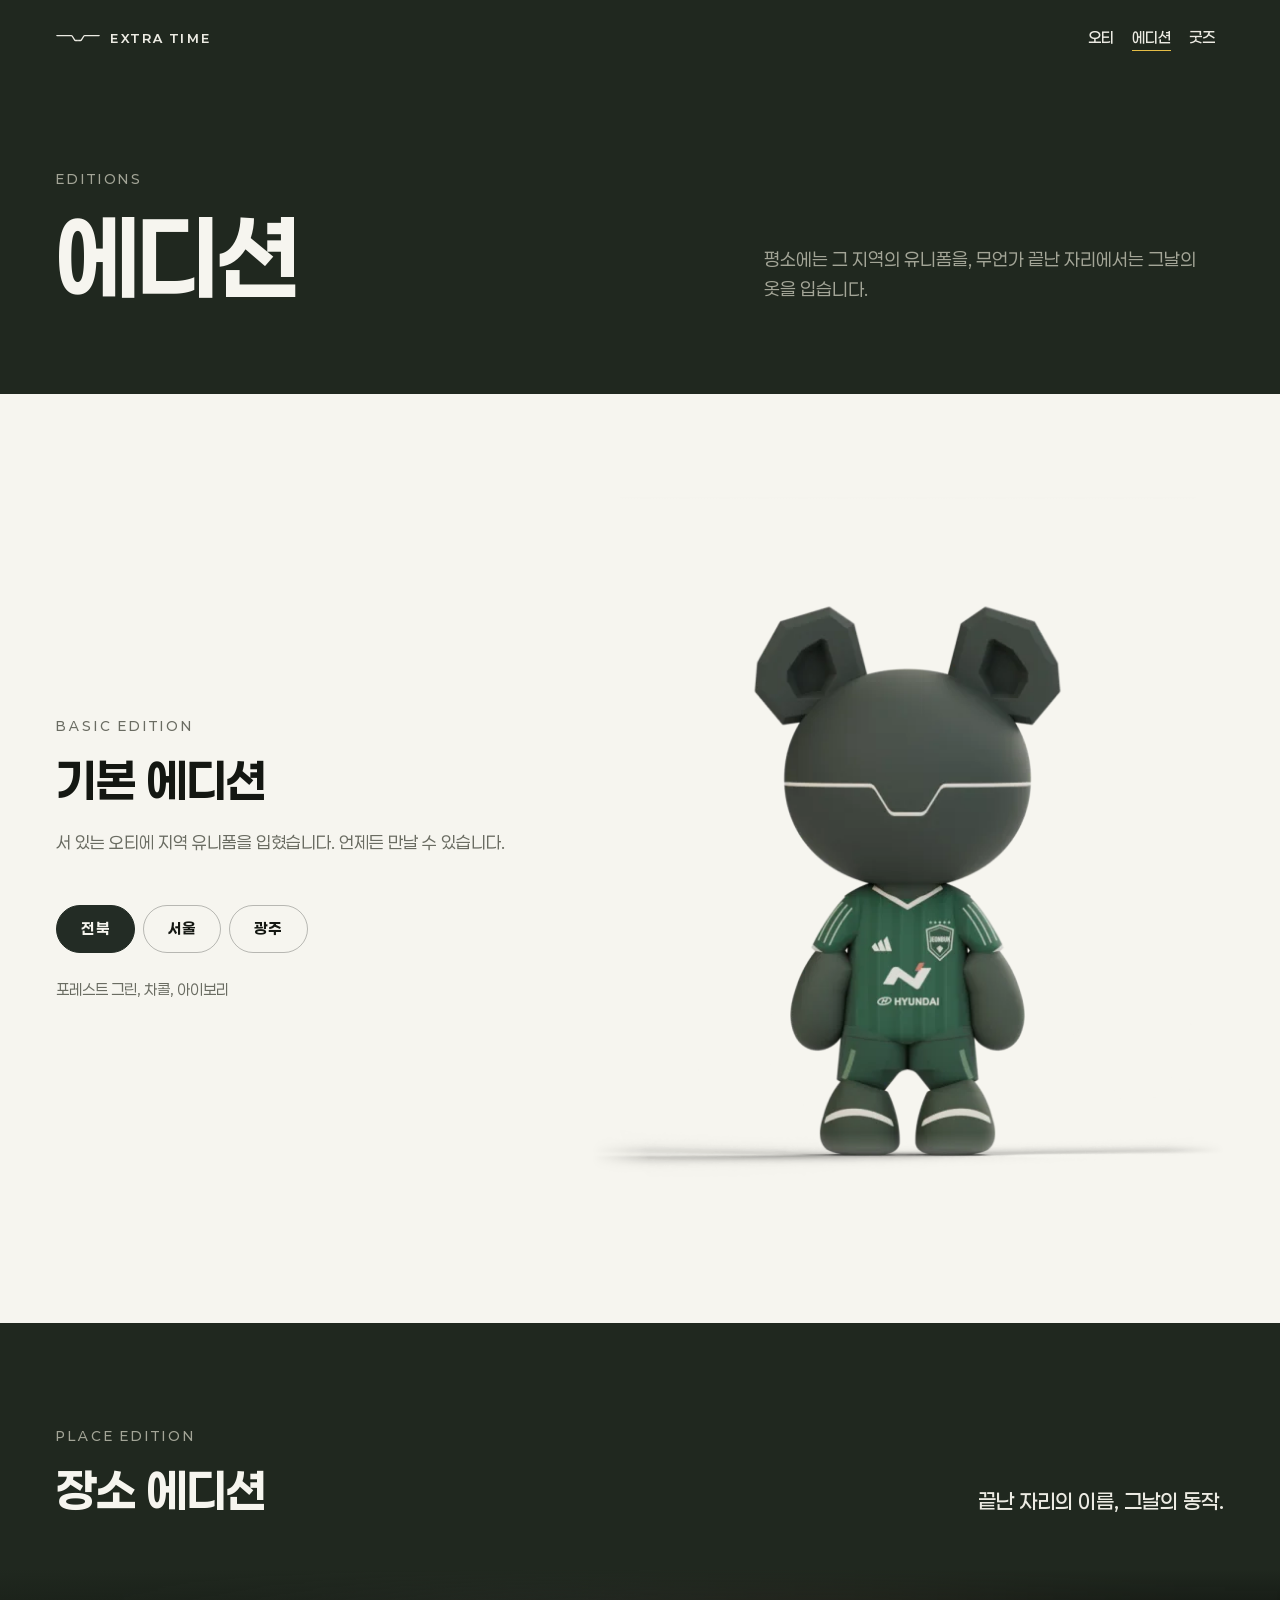
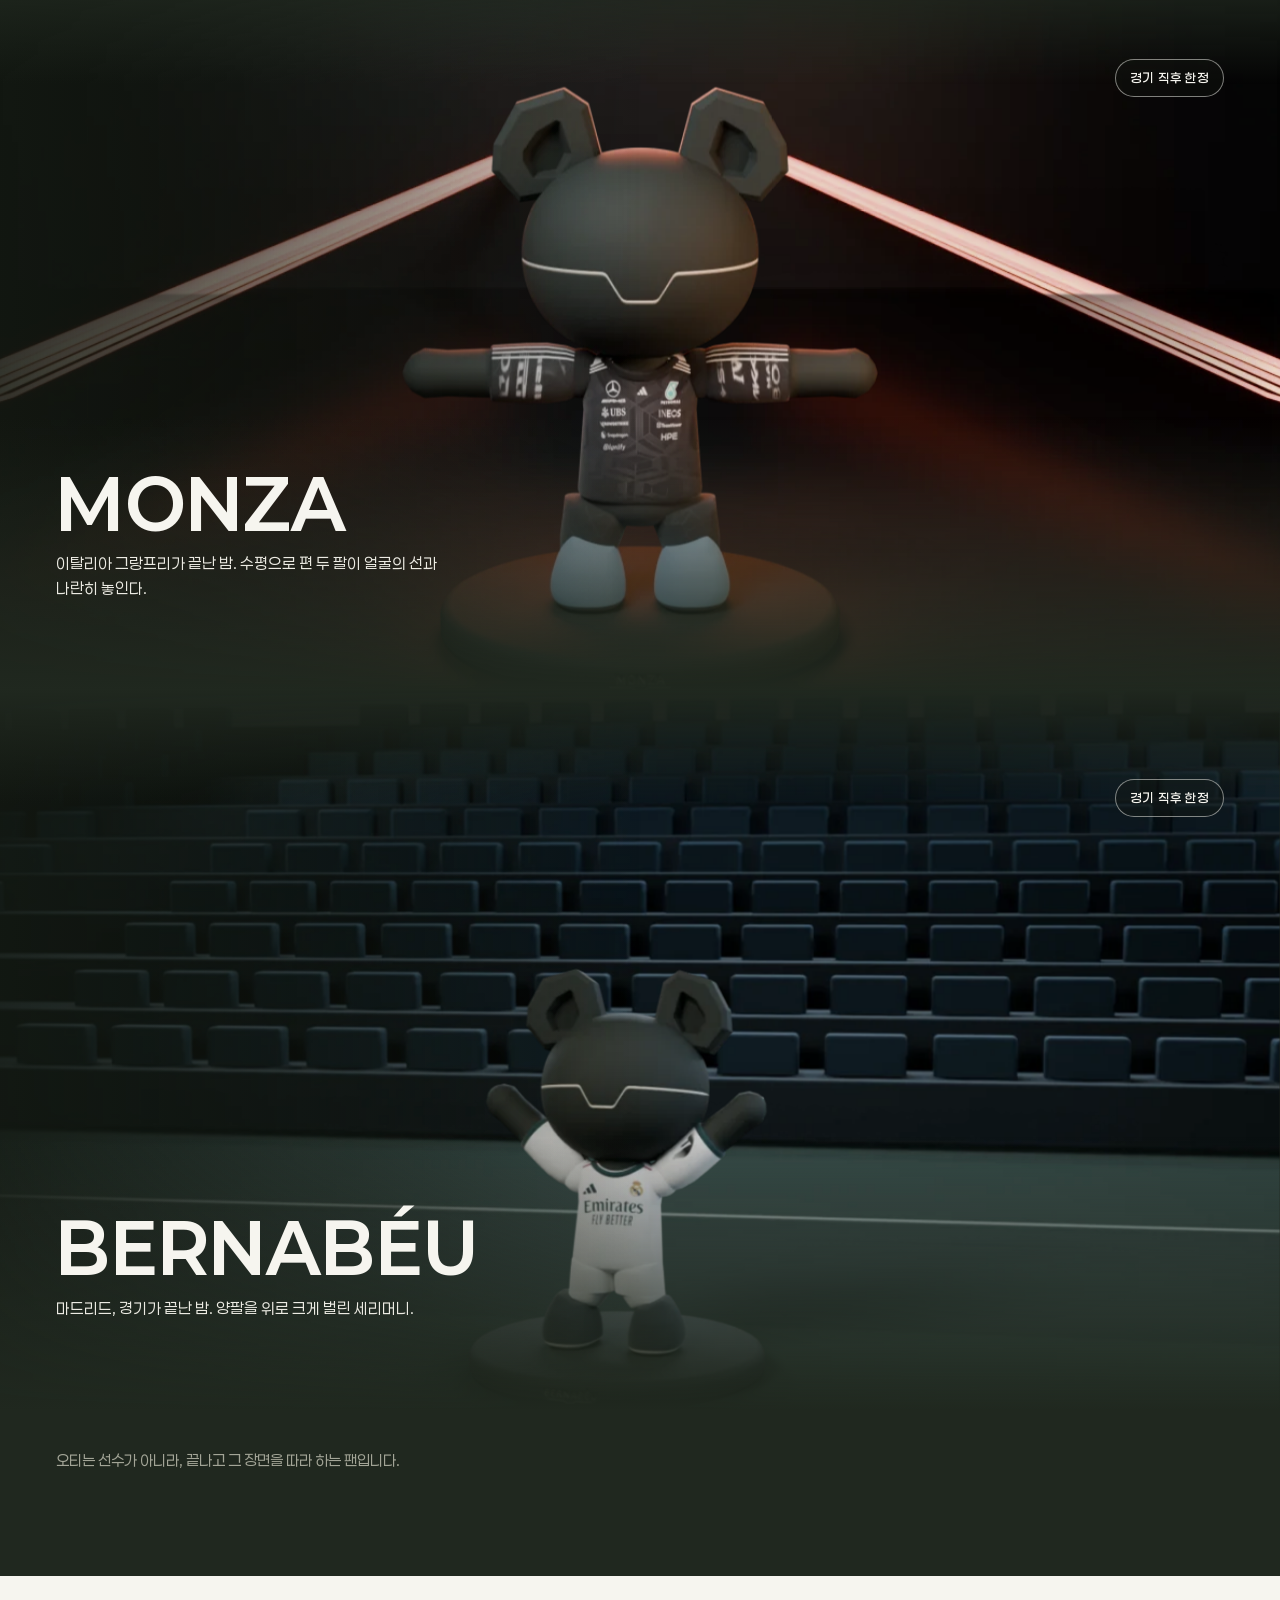
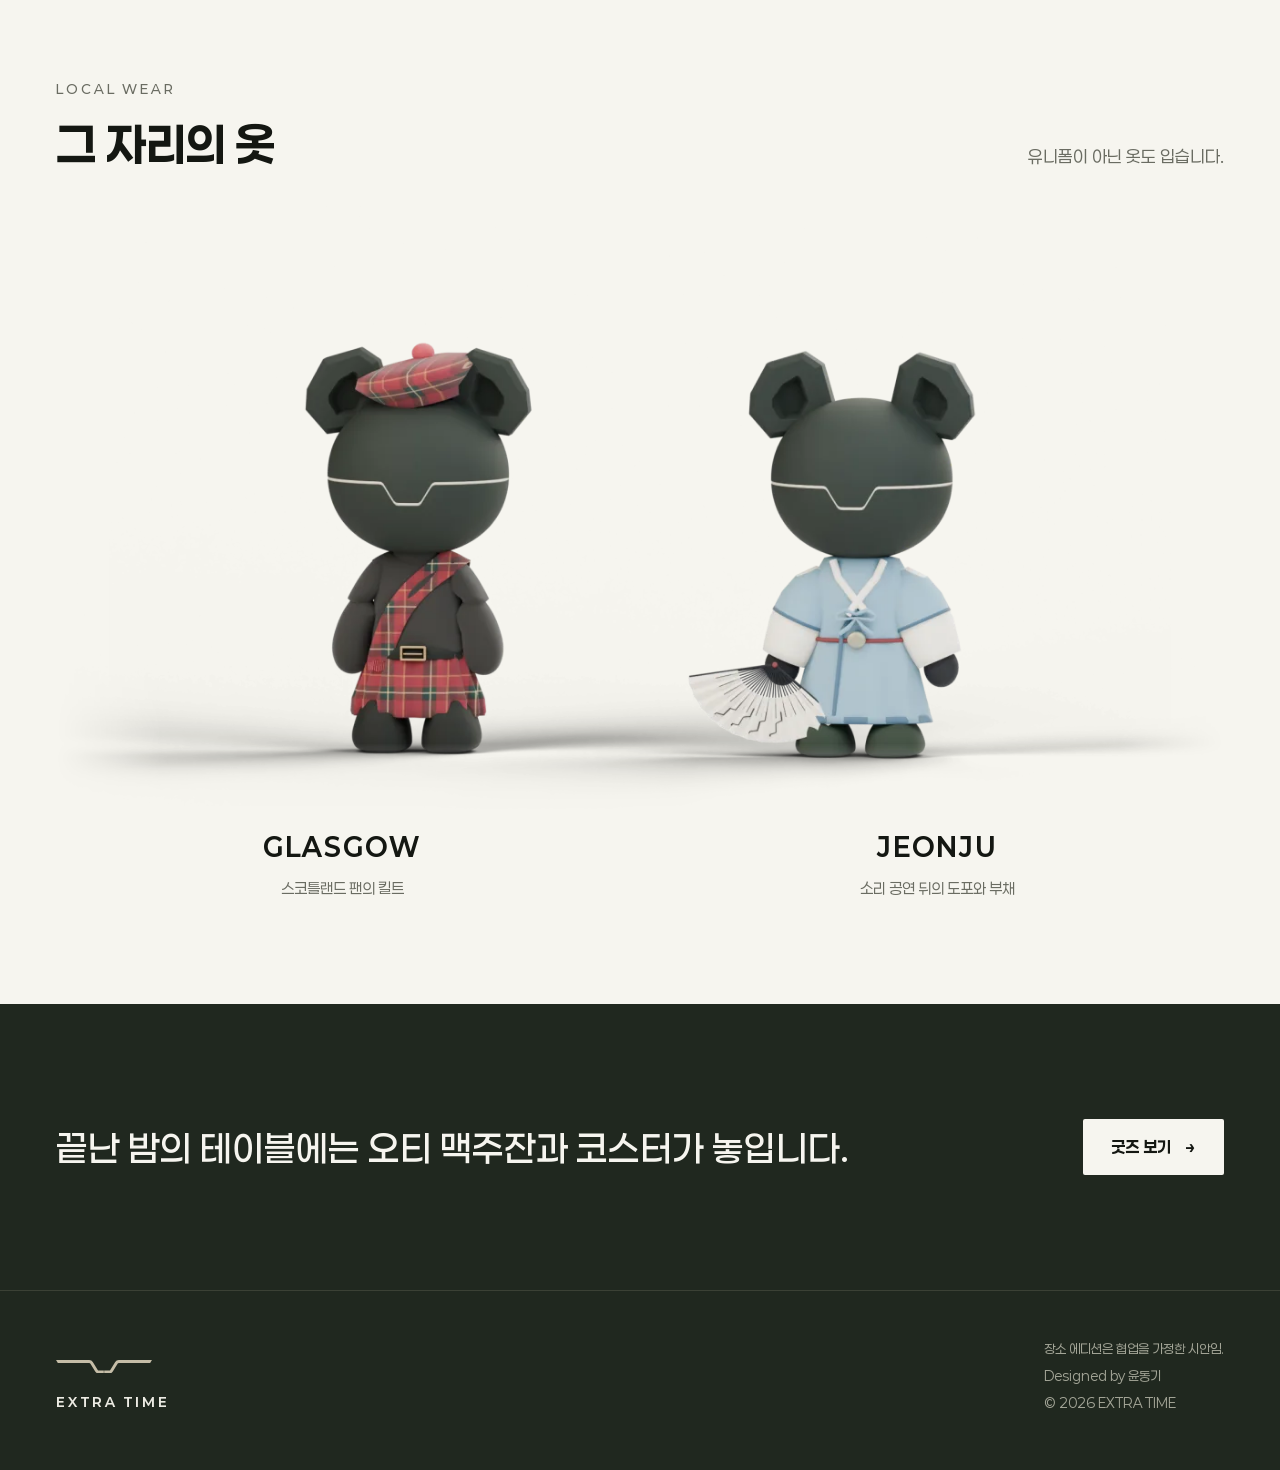
==== commit 7c58c0b5: "푸터 문구: 시안임. Co-Authored-By: Claude Opus 5.5 <noreply@anthropic.com>" ====
--- a/editions.html
+++ b/editions.html
@@ -133,7 +133,7 @@
       <p>EXTRA TIME</p>
     </div>
     <div class="foot__meta">
-      <p>장소 에디션은 협업을 가정한 시안입니다.</p>
+      <p>장소 에디션은 협업을 가정한 시안임.</p>
       <p>Designed by 윤동기</p>
       <p>© 2026 EXTRA TIME</p>
     </div>
--- a/css/style.css
+++ b/css/style.css
@@ -52,7 +52,8 @@
 .bar{position:absolute;inset:0 0 auto;z-index:10;padding-top:env(safe-area-inset-top)}
 .bar__in{min-height:76px;display:flex;flex-wrap:nowrap;align-items:center;justify-content:space-between;gap:12px}
 .bar__mark{flex:none;display:flex;align-items:center;gap:10px;min-height:44px;text-decoration:none;color:var(--on-pub)}
-.bar__mark svg{width:44px;height:auto}
+.bar__mark svg{width:44px;height:auto;overflow:visible;transition:filter .4s ease, color .4s ease}
+.bar__mark:hover svg{color:#f6e7c8;filter:drop-shadow(0 0 3px rgba(255,214,150,.8)) drop-shadow(0 0 10px rgba(229,170,80,.45))}
 .bar__mark span{font-size:12px;font-weight:700;letter-spacing:.2em;white-space:nowrap}
 .bar__nav{flex:none;display:flex}
 .bar__nav a{position:relative;display:inline-flex;align-items:center;min-height:44px;padding:0 9px;
@@ -128,6 +129,15 @@
 .hero{position:relative;isolation:isolate;overflow:hidden;width:100%;aspect-ratio:16 / 9;min-height:680px;max-height:1080px;
   display:flex;align-items:flex-end;background:var(--pub)}
 .hero__photo{position:absolute;inset:0;width:100%;height:100%;object-fit:cover;object-position:46% 38%;z-index:-2}
+/* 처음 들어오면 시그니처 라인만 켜진 바(hero__dark)에 조명이 깜빡이며 들어온다.
+   불 켜진 사진이 다 받아지면 시작한다(pixel-ot.js가 .is-on을 붙인다). 같은 세션에서 다시 오면 건너뛴다. */
+.hero__dark{position:absolute;inset:0;width:100%;height:100%;object-fit:cover;object-position:46% 38%;z-index:-3}
+.opening .hero__photo{opacity:0}
+.opening .hero.is-on .hero__photo{animation:lights-on 1.6s linear .35s both}
+@keyframes lights-on{0%{opacity:0}14%{opacity:.55}18%{opacity:.08}34%{opacity:.7}38%{opacity:.35}62%,100%{opacity:1}}
+.opening .hero .enter,.opening .hero .enter-2{animation-play-state:paused}
+.opening .hero.is-on .enter{animation-play-state:running;animation-delay:1.5s}
+.opening .hero.is-on .enter-2{animation-play-state:running;animation-delay:1.9s}
 .hero__shade{position:absolute;inset:0;z-index:-1;pointer-events:none;
   background:
     linear-gradient(180deg, rgba(20,24,19,.6) 0%, rgba(20,24,19,0) 16%),
@@ -135,7 +145,14 @@
 .hero__in{display:flex;flex-direction:column;gap:clamp(20px, 2.6vw, 32px);
   padding-top:140px;padding-bottom:clamp(32px, 5vw, 64px)}
 .hero__brand{position:relative;width:clamp(280px, 48vw, 720px)}
-.hero__word{width:100%;height:auto;color:var(--paper);overflow:visible}
+.hero__word{position:relative;z-index:1;width:100%;height:auto;color:var(--paper);overflow:visible}
+/* 로고의 시그니처 라인 뒤에 은은한 호박색 빛. 천장 조명과 같은 색으로 아주 천천히 숨 쉰다 */
+.hero__glow{position:absolute;left:0;top:0;z-index:0;width:100%;height:auto;overflow:visible;pointer-events:none;
+  color:#ffcf8a;filter:blur(clamp(8px, 1.1vw, 16px));opacity:.5;animation:glow-breathe 7s ease-in-out infinite alternate}
+@keyframes glow-breathe{from{opacity:.38}to{opacity:.62}}
+.opening .hero__glow{visibility:hidden}
+.opening .hero.is-on .hero__glow{visibility:visible;animation:glow-in 1.6s linear .35s both, glow-breathe 7s ease-in-out 1.95s infinite alternate}
+@keyframes glow-in{0%{opacity:0}14%{opacity:.35}18%{opacity:.05}34%{opacity:.45}38%{opacity:.2}62%,100%{opacity:.5}}
 .hero__line{font-size:clamp(24px, 3vw, 44px);font-weight:700;line-height:1.3;letter-spacing:-.01em;color:var(--paper)}
 
 /* 픽셀 오티: 시그니처 라인의 오른쪽 평평한 구간(로고 폭의 80.5%)에 걸터앉는다.
@@ -181,7 +198,7 @@
     linear-gradient(0deg, var(--pub) 0%, rgba(32,40,31,0) 24%, rgba(32,40,31,0) 80%, var(--pub) 100%)}
 
 .turn__in{display:flex;flex-wrap:wrap;align-items:center;gap:clamp(40px, 5vw, 96px)}
-.turn__viewer{flex:1 1 520px;min-width:0;display:flex;flex-direction:column;align-items:center;gap:20px}
+.turn__viewer{flex:1 1 440px;min-width:0;display:flex;flex-direction:column;align-items:center;gap:20px}
 .turn__stage{position:relative;width:100%;max-width:520px;aspect-ratio:1072 / 1228;cursor:grab;touch-action:pan-y;
   user-select:none;-webkit-user-select:none;border-radius:4px;
   /* 렌더의 바닥 그림자가 사진 가장자리에서 칼같이 끊기지 않게 양옆을 흐린다 */
@@ -233,8 +250,8 @@
 /* 스크롤하면 배경과 오티가 서로 다른 속도로 움직여 깊이가 생긴다(main.js). 오티 판은 바닥 그림자 가장자리를 흐린다 */
 .place-card__bg{--ty:var(--bg-y, 0px)}
 .place-card__fig{--ty:var(--fig-y, 0px);z-index:-2 !important;
-  -webkit-mask-image:radial-gradient(ellipse 30% 62% at 50% 58%, #000 62%, transparent 100%);
-  mask-image:radial-gradient(ellipse 30% 62% at 50% 58%, #000 62%, transparent 100%)}
+  -webkit-mask-image:linear-gradient(90deg, transparent 4%, #000 24%, #000 76%, transparent 96%);
+  mask-image:linear-gradient(90deg, transparent 4%, #000 24%, #000 76%, transparent 96%)}
 .place-card__shade{position:absolute;inset:-2px 0;z-index:-1;
   background:
     linear-gradient(180deg, var(--pub) 0%, rgba(32,40,31,0) 16%, rgba(32,40,31,0) 62%, var(--pub) 100%),
@@ -282,6 +299,8 @@
 .coaster .duo{gap:clamp(40px, 6vw, 112px)}
 .coaster .body-muted{margin-top:20px}
 .chips{margin-top:clamp(28px, 3vw, 40px);display:flex;flex-wrap:wrap;gap:8px}
+.chips .chip{padding:0 15px}
+.coaster .duo__copy{flex-basis:420px}
 .chips .chip{color:var(--ink)}
 .chips .chip[aria-pressed="true"]{background:var(--charcoal);border-color:var(--charcoal);color:var(--paper)}
 .coaster__view{flex:1 1 420px;min-width:0;display:flex;flex-direction:column;align-items:center;gap:20px}
@@ -360,6 +379,8 @@
 
 @media (prefers-reduced-motion: reduce){
   .enter,.enter-2,.log__cursor{animation:none}
+  .opening .hero__photo{opacity:1;animation:none}
+  .hero__glow,.opening .hero.is-on .hero__glow{animation:none;opacity:.5;visibility:visible}
   .photo img,.btn,.btn .arr,.bar__nav a::after,.flip__card,.chip,.trait,.ot,.close__line,.close__last{transition:none}
   .photo:hover img{transform:none}
   .place-card>img{transform:scale(1.02)}
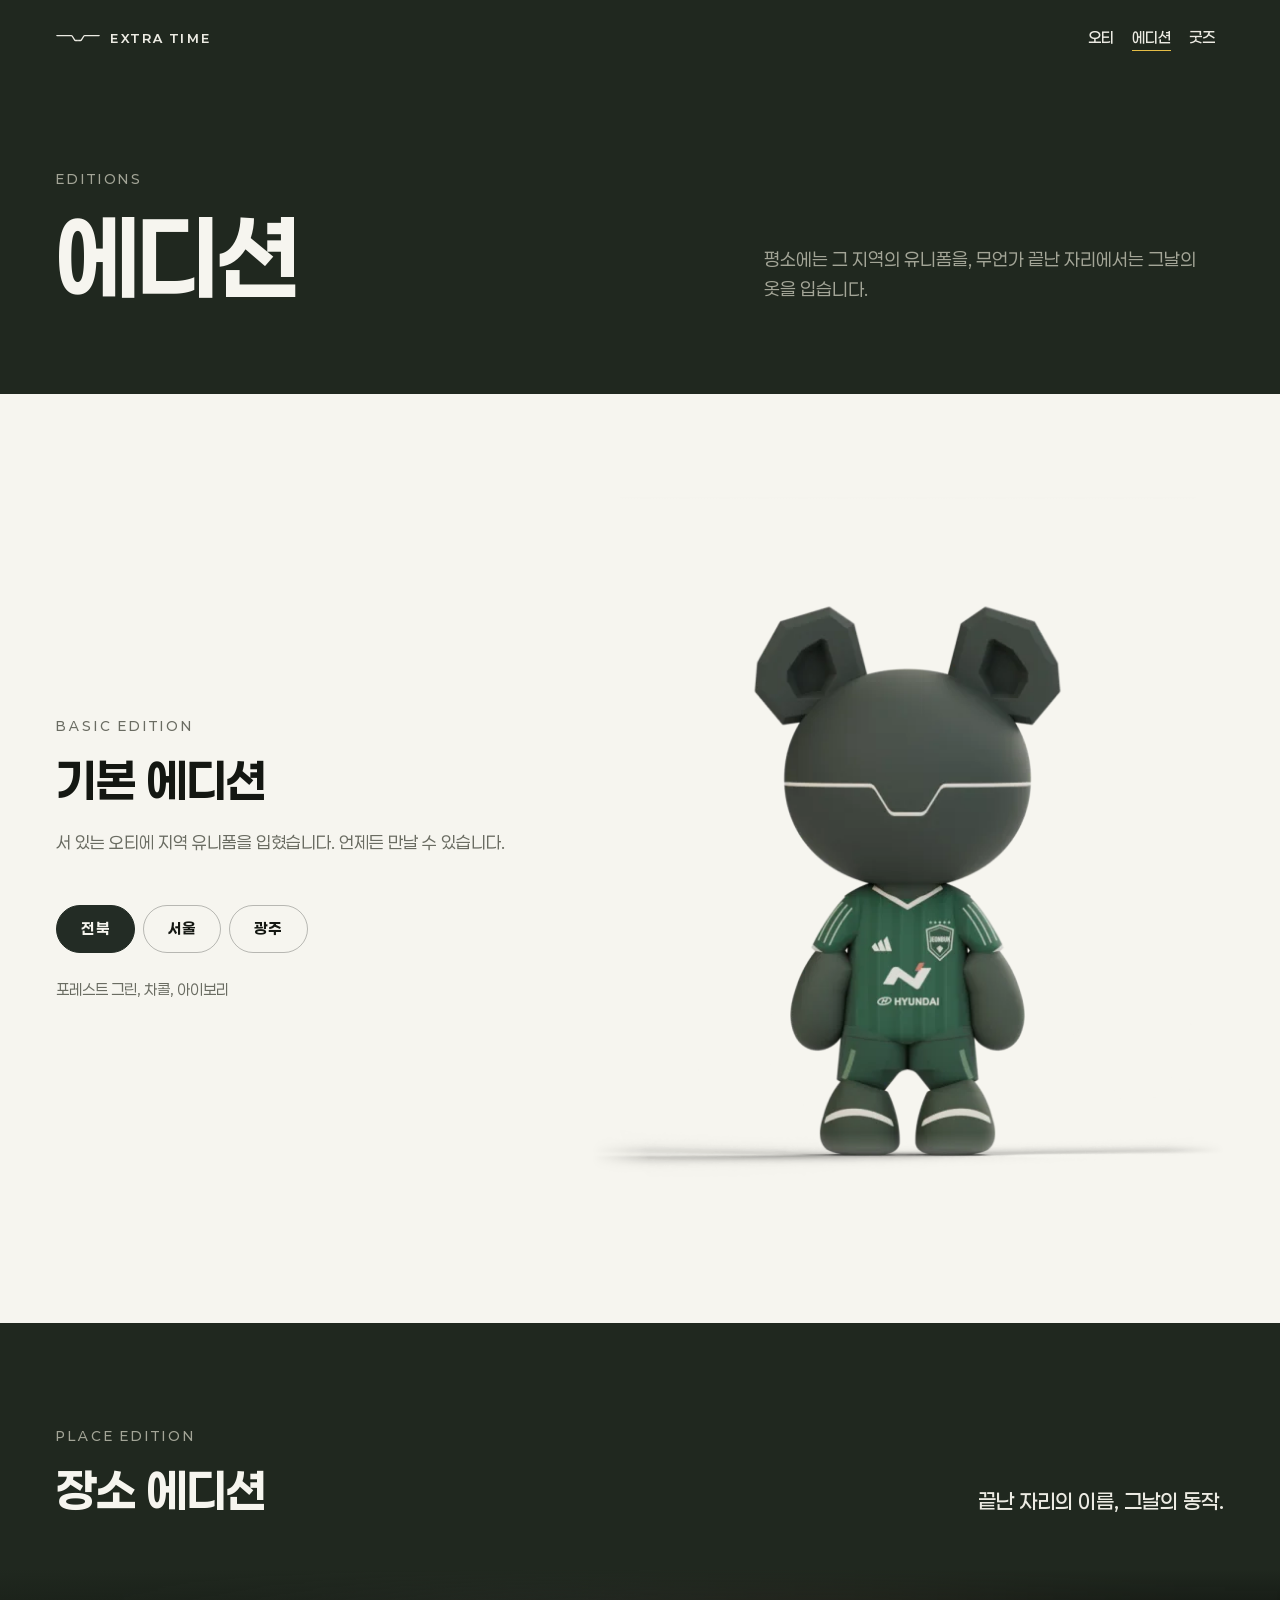
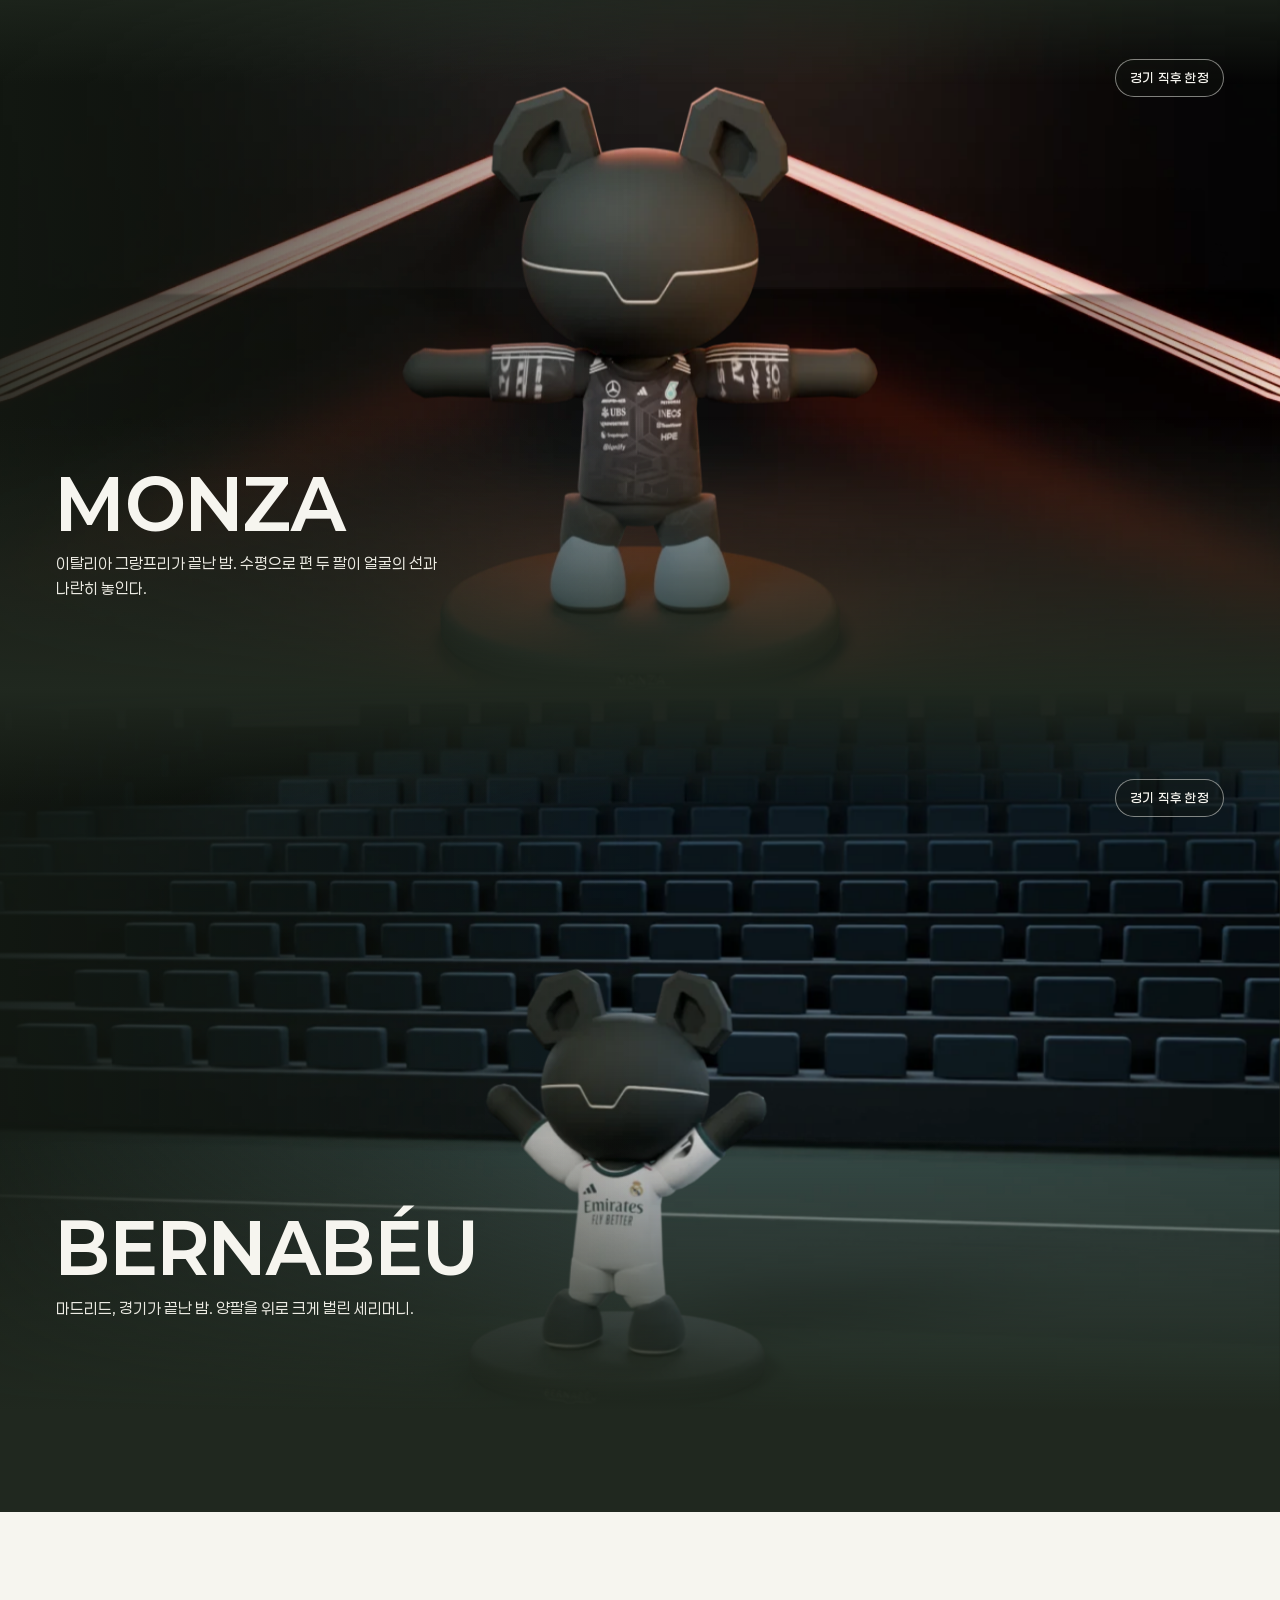
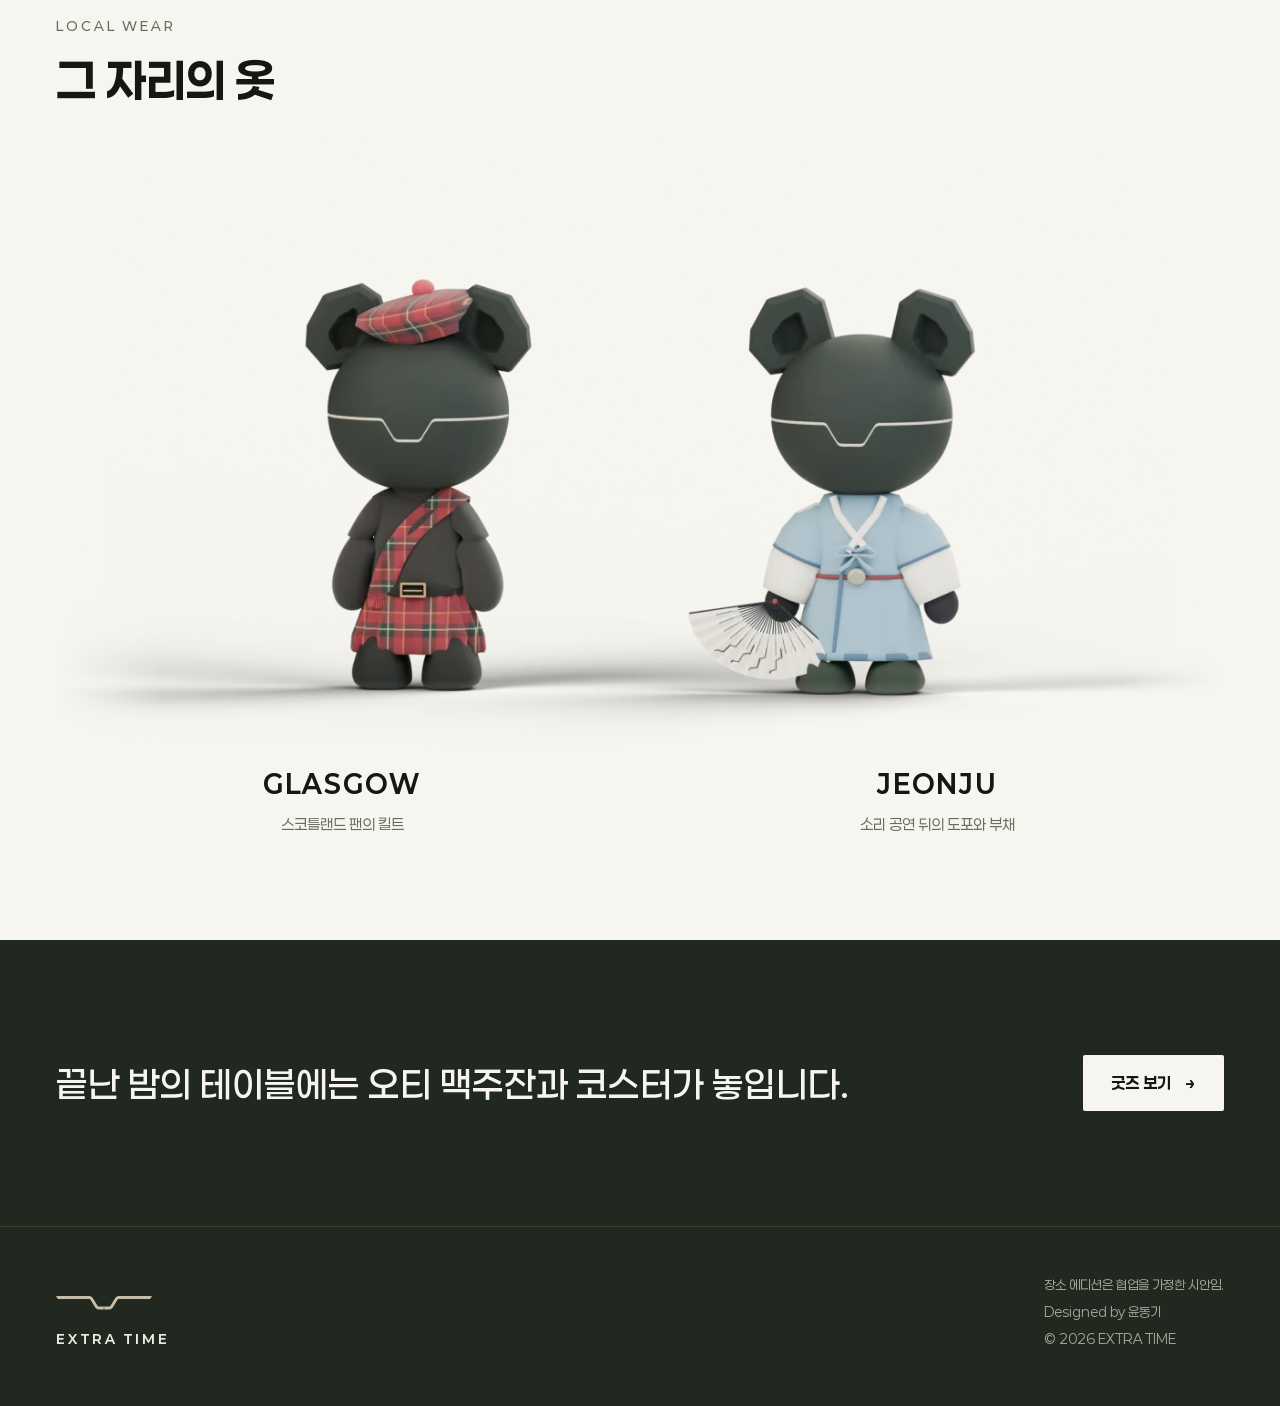
==== commit fe10ff85: "에디션 문장 두 개 삭제, 코스터 날짜를 고정폭으로 Co-Authored-By: Claude Opus 5.5 <noreply@anthropic.com>" ====
--- a/editions.html
+++ b/editions.html
@@ -96,7 +96,6 @@
           </div>
         </article>
       </div>
-      <p class="place__foot">오티는 선수가 아니라, 끝나고 그 장면을 따라 하는 팬입니다.</p>
     </div>
   </section>
 
@@ -107,7 +106,6 @@
           <p class="eyebrow">LOCAL WEAR</p>
           <h2 id="wear-title" class="h2">그 자리의 옷</h2>
         </div>
-        <p class="body-muted">유니폼이 아닌 옷도 입습니다.</p>
       </div>
       <img class="wear__img" src="assets/img/traditional_lineup-cut-1280.webp" srcset="assets/img/traditional_lineup-cut-800.webp 800w, assets/img/traditional_lineup-cut-1280.webp 1280w, assets/img/traditional_lineup-cut-1920.webp 1920w" sizes="(min-width: 1520px) 1392px, calc(100vw - 32px)" width="2250" height="1200" loading="lazy" decoding="async" alt="나란히 선 두 오티. 왼쪽은 붉은 타탄 킬트와 베레모 차림, 오른쪽은 연한 하늘색 도포에 부채를 들었다.">
       <div class="wear__names">
--- a/css/style.css
+++ b/css/style.css
@@ -84,7 +84,7 @@
 .split{display:flex;flex-wrap:wrap;align-items:flex-end;justify-content:space-between;gap:16px 64px}
 
 .btn{flex:none;display:inline-flex;align-items:center;justify-content:center;gap:14px;min-height:56px;padding:0 28px;
-  border-radius:2px;background:var(--paper);color:var(--ink);font-size:16px;font-weight:700;text-decoration:none;
+  border:0;border-radius:2px;cursor:pointer;background:var(--paper);color:var(--ink);font-size:16px;font-weight:700;text-decoration:none;
   transition:background-color .2s ease,color .2s ease,transform .12s ease}
 .btn:hover{background:var(--signal);color:var(--ink)}
 .btn:active{transform:translateY(1px)}
@@ -296,7 +296,11 @@
 .glass__title{font-size:clamp(30px, 3.2vw, 46px);font-weight:700;line-height:1.3;letter-spacing:-.02em;text-wrap:pretty}
 .glass .body-muted{margin-top:24px}
 
-.coaster .duo{gap:clamp(40px, 6vw, 112px)}
+.coaster .duo{display:grid;grid-template-columns:minmax(0, 1fr) minmax(0, 1fr);grid-template-areas:"copy view" "note view";
+  column-gap:clamp(40px, 6vw, 112px);row-gap:0;align-items:center}
+.coaster .duo__copy{grid-area:copy;align-self:end;max-width:none}
+.coaster__view{grid-area:view}
+.coaster .note{grid-area:note;align-self:start;margin-top:clamp(28px, 3vw, 40px)}
 .coaster .body-muted{margin-top:20px}
 .chips{margin-top:clamp(28px, 3vw, 40px);display:flex;flex-wrap:wrap;gap:8px}
 .chips .chip{padding:0 15px}
@@ -307,9 +311,26 @@
 .flip{position:relative;width:min(100%, 460px);aspect-ratio:1 / 1;padding:0;border:0;border-radius:50%;background:none;cursor:pointer;perspective:1400px}
 .flip__card{position:absolute;inset:0;display:block;transform-style:preserve-3d;transition:transform .7s cubic-bezier(.65,0,.35,1)}
 .flip[aria-pressed="true"] .flip__card{transform:rotateY(180deg)}
-.flip img{position:absolute;inset:0;width:100%;height:100%;border-radius:50%;
+.flip__face{position:absolute;inset:0;display:block;width:100%;height:100%;border-radius:50%;
   backface-visibility:hidden;-webkit-backface-visibility:hidden;box-shadow:0 22px 48px rgba(20,23,18,.22), 0 4px 10px rgba(20,23,18,.12)}
 .flip .flip__back{transform:rotateY(180deg)}
+.flip__back img{display:block;width:100%;height:100%;border-radius:50%}
+/* 뒷면 세 줄 위에 손글씨로 들어가는 기록. 좌표는 도안(99×99mm)과 같다 */
+.flip__ink{position:absolute;inset:0;width:100%;height:100%;overflow:visible;pointer-events:none}
+.flip__ink text{font-family:"Nanum Pen Script", "Apple SD Gothic Neo", sans-serif;font-size:7.4px;fill:#1f2a22}
+/* 날짜는 손글씨보다 찍은 날짜도장처럼 */
+.flip__ink #ink-date{font-family:var(--mono);font-size:4.6px;letter-spacing:.06em;fill:#2b3528}
+
+/* 코스터에 기록 남기기 */
+.note{width:min(100%, 460px);display:grid;gap:4px}
+.note__title{margin-bottom:6px;font-size:15px;font-weight:500;color:var(--ink)}
+.note__row{display:flex;align-items:center;gap:16px;min-height:48px;border-bottom:1px solid rgba(20,23,18,.2);transition:border-color .2s ease}
+.note__row:focus-within{border-bottom-color:var(--charcoal)}
+.note__row span{flex:none;width:52px;font-size:12px;font-weight:700;letter-spacing:.16em;color:var(--muted)}
+.note__row input{flex:1;min-width:0;padding:10px 0;border:0;background:transparent;font:inherit;font-size:16px;color:var(--ink);outline:none}
+.note__row input::placeholder{color:#9a9c92}
+.btn--ink{justify-self:start;margin-top:18px;background:var(--charcoal);color:var(--paper)}
+.note__status{min-height:1.4em;font-size:13px;color:var(--muted)}
 .coaster__hint{font-size:14px;color:var(--muted)}
 
 
@@ -355,6 +376,11 @@
 .foot__meta{display:flex;flex-direction:column;gap:6px;font-size:13px;line-height:1.6;color:var(--on-pub-muted)}
 
 /* ---------- 휴대폰 ---------- */
+@media (max-width: 860px){
+  /* 휴대폰·태블릿: 설명 → 코스터 → 적는 칸 순서. 적는 동안 바로 위 코스터가 보인다 */
+  .coaster .duo{grid-template-columns:minmax(0, 1fr);grid-template-areas:"copy" "view" "note";row-gap:clamp(32px, 6vw, 48px)}
+  .coaster .note{margin-top:0;justify-self:center}
+}
 @media (max-width: 700px){
   /* 장소 에디션: 글이 피규어를 가리지 않게 사진 아래로 내린다 */
   .place-card{aspect-ratio:auto;min-height:0;max-height:none}
